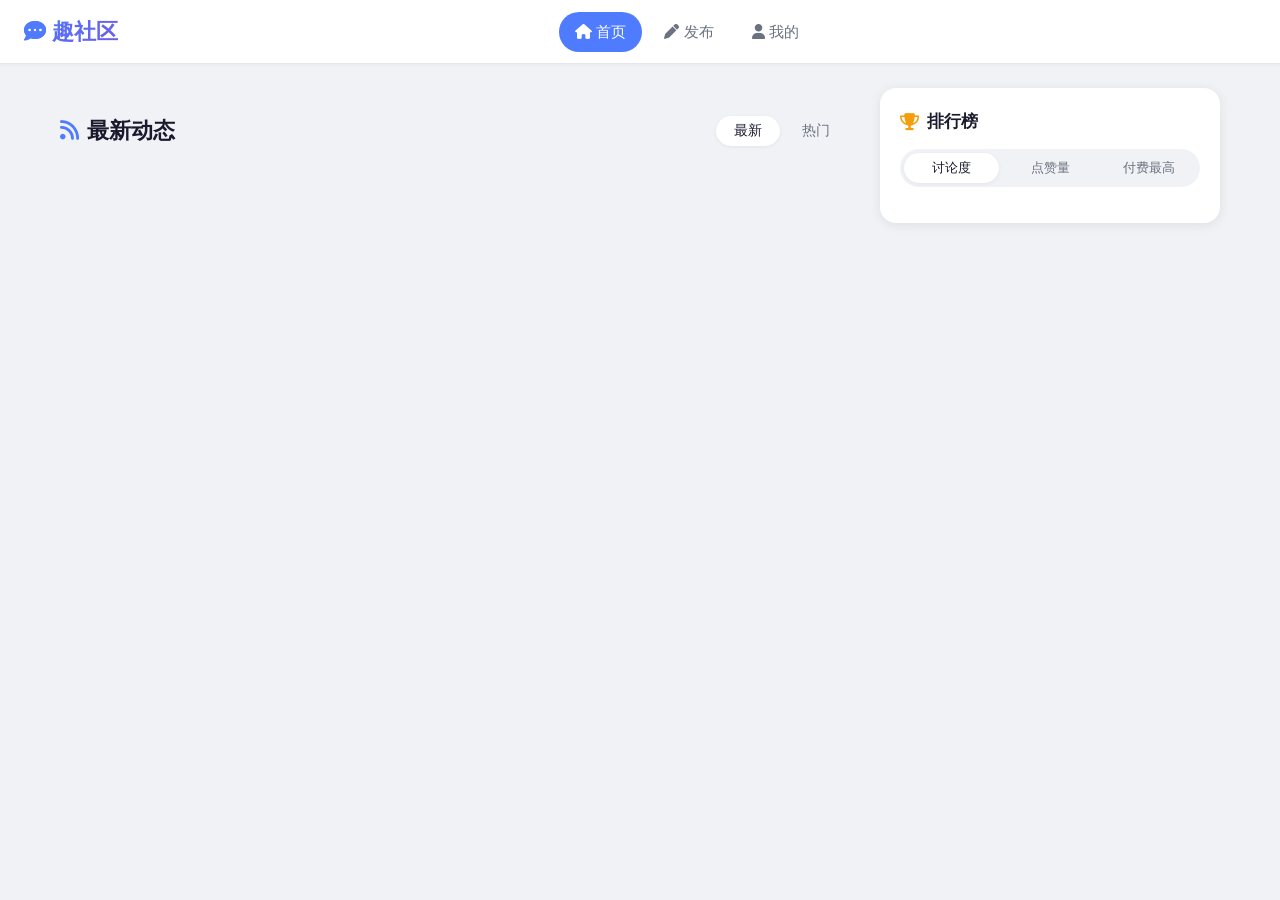
==== index.html @ c2bb3f9d "1" ====
<!DOCTYPE html>
<html lang="zh-CN">
<head>
    <meta charset="UTF-8" />
    <meta name="viewport" content="width=device-width, initial-scale=1.0" />
    <title>趣社区 - 自由分享交流</title>
    <link rel="stylesheet" href="https://cdnjs.cloudflare.com/ajax/libs/font-awesome/6.4.0/css/all.min.css" />
    <style>
        /* ===== CSS 变量 & 重置 ===== */
        :root {
            --primary: #4F7CFF;
            --primary-dark: #3a5fd9;
            --primary-light: #e8eeff;
            --secondary: #6C5CE7;
            --bg: #F0F2F5;
            --card-bg: #ffffff;
            --text: #1a1a2e;
            --text-secondary: #6b7280;
            --border: #e5e7eb;
            --shadow: 0 2px 12px rgba(0, 0, 0, 0.08);
            --radius: 16px;
            --radius-sm: 10px;
            --nav-height: 64px;
            --max-width: 1200px;
            --transition: 0.25s ease;
        }
        * {
            margin: 0;
            padding: 0;
            box-sizing: border-box;
        }
        body {
            font-family: -apple-system, BlinkMacSystemFont, "Segoe UI", Roboto, "Helvetica Neue", Arial, sans-serif;
            background: var(--bg);
            color: var(--text);
            padding-top: var(--nav-height);
            line-height: 1.6;
        }
        a {
            text-decoration: none;
            color: inherit;
        }
        button {
            cursor: pointer;
            border: none;
            outline: none;
            font-family: inherit;
            font-size: inherit;
            background: none;
        }
        input,
        textarea {
            font-family: inherit;
            font-size: inherit;
            outline: none;
            border: none;
        }
        img {
            display: block;
            max-width: 100%;
        }
        .hidden {
            display: none !important;
        }

        /* ===== Toast ===== */
        .toast {
            position: fixed;
            bottom: 30px;
            left: 50%;
            transform: translateX(-50%);
            background: #1f2937;
            color: #fff;
            padding: 12px 28px;
            border-radius: 30px;
            font-size: 14px;
            font-weight: 500;
            box-shadow: 0 8px 32px rgba(0, 0, 0, 0.2);
            z-index: 9999;
            opacity: 0;
            transition: opacity 0.35s ease;
            pointer-events: none;
            max-width: 90vw;
            text-align: center;
        }
        .toast.show {
            opacity: 1;
        }
        .toast.success {
            background: #065f46;
        }
        .toast.error {
            background: #991b1b;
        }
        .toast.info {
            background: #1e40af;
        }

        /* ===== 导航栏 ===== */
        .navbar {
            position: fixed;
            top: 0;
            left: 0;
            right: 0;
            height: var(--nav-height);
            background: var(--card-bg);
            border-bottom: 1px solid var(--border);
            display: flex;
            align-items: center;
            justify-content: space-between;
            padding: 0 24px;
            z-index: 1000;
            box-shadow: 0 1px 4px rgba(0, 0, 0, 0.04);
        }
        .navbar .logo {
            font-size: 22px;
            font-weight: 700;
            background: linear-gradient(135deg, var(--primary), var(--secondary));
            -webkit-background-clip: text;
            -webkit-text-fill-color: transparent;
        }
        .navbar .logo i {
            -webkit-text-fill-color: var(--primary);
        }
        .navbar .nav-links {
            display: flex;
            align-items: center;
            gap: 6px;
        }
        .navbar .nav-links a {
            padding: 8px 16px;
            border-radius: 30px;
            font-size: 15px;
            font-weight: 500;
            color: var(--text-secondary);
            transition: var(--transition);
            text-decoration: none;
            cursor: pointer;
        }
        .navbar .nav-links a:hover {
            background: var(--primary-light);
            color: var(--primary);
        }
        .navbar .nav-links a.active {
            background: var(--primary);
            color: #fff;
        }
        .navbar .user-area {
            display: flex;
            align-items: center;
            gap: 12px;
        }
        .navbar .user-area .avatar-sm {
            width: 34px;
            height: 34px;
            border-radius: 50%;
            background: var(--primary-light);
            color: var(--primary);
            display: flex;
            align-items: center;
            justify-content: center;
            font-weight: 600;
            font-size: 15px;
            flex-shrink: 0;
            overflow: hidden;
        }
        .navbar .user-area .avatar-sm img {
            width: 34px;
            height: 34px;
            border-radius: 50%;
            object-fit: cover;
        }
        .navbar .user-area .username {
            font-weight: 500;
            font-size: 14px;
            color: var(--text);
        }
        .navbar .user-area .btn-login {
            background: var(--primary);
            color: #fff;
            padding: 8px 20px;
            border-radius: 30px;
            font-weight: 500;
            transition: var(--transition);
        }
        .navbar .user-area .btn-login:hover {
            background: var(--primary-dark);
        }
        .navbar .user-area .btn-logout {
            color: var(--text-secondary);
            padding: 6px 12px;
            border-radius: 30px;
            transition: var(--transition);
        }
        .navbar .user-area .btn-logout:hover {
            background: #fee2e2;
            color: #dc2626;
        }
        .nav-toggle {
            display: none;
            font-size: 24px;
            color: var(--text);
            padding: 4px 8px;
        }
        @media (max-width: 820px) {
            .nav-toggle {
                display: block;
            }
            .navbar .nav-links {
                position: absolute;
                top: var(--nav-height);
                left: 0;
                right: 0;
                background: var(--card-bg);
                flex-direction: column;
                padding: 16px 24px;
                gap: 4px;
                border-bottom: 1px solid var(--border);
                box-shadow: var(--shadow);
                display: none;
            }
            .navbar .nav-links.open {
                display: flex;
            }
            .navbar .nav-links a {
                width: 100%;
                padding: 12px 16px;
                justify-content: center;
            }
            .navbar .user-area .username {
                display: none;
            }
        }

        /* ===== 容器 ===== */
        .container {
            max-width: var(--max-width);
            margin: 0 auto;
            padding: 24px 20px;
            display: grid;
            grid-template-columns: 1fr 340px;
            gap: 28px;
        }
        @media (max-width: 960px) {
            .container {
                grid-template-columns: 1fr;
            }
        }

        /* ===== 页面切换 ===== */
        .page {
            display: none;
            animation: fadeUp 0.3s ease;
        }
        .page.active {
            display: block;
        }
        @keyframes fadeUp {
            from {
                opacity: 0;
                transform: translateY(12px);
            }
            to {
                opacity: 1;
                transform: translateY(0);
            }
        }
        .page-title {
            font-size: 24px;
            font-weight: 700;
            margin-bottom: 20px;
        }

        /* ===== 冠军展示 ===== */
        .champions {
            display: grid;
            grid-template-columns: repeat(3, 1fr);
            gap: 16px;
            margin-bottom: 24px;
        }
        @media (max-width: 600px) {
            .champions {
                grid-template-columns: 1fr;
            }
        }
        .champion-item {
            background: var(--card-bg);
            border-radius: var(--radius);
            padding: 16px 20px;
            box-shadow: var(--shadow);
            border-left: 4px solid var(--primary);
            cursor: pointer;
            transition: var(--transition);
        }
        .champion-item:hover {
            transform: translateY(-2px);
            box-shadow: 0 4px 16px rgba(0, 0, 0, 0.1);
        }
        .champion-item .champ-label {
            font-size: 12px;
            font-weight: 600;
            color: var(--text-secondary);
            text-transform: uppercase;
            letter-spacing: 0.5px;
        }
        .champion-item .champ-title {
            font-weight: 600;
            font-size: 15px;
            margin: 4px 0 2px;
            white-space: nowrap;
            overflow: hidden;
            text-overflow: ellipsis;
        }
        .champion-item .champ-meta {
            font-size: 13px;
            color: var(--text-secondary);
        }
        .champion-item .champ-badge {
            display: inline-block;
            background: #fef3c7;
            color: #d97706;
            font-size: 12px;
            font-weight: 700;
            padding: 2px 10px;
            border-radius: 20px;
            margin-top: 4px;
        }

        /* ===== 帖子列表 ===== */
        .feed-header {
            display: flex;
            align-items: center;
            justify-content: space-between;
            margin-bottom: 20px;
            flex-wrap: wrap;
            gap: 12px;
        }
        .feed-header h2 {
            font-size: 22px;
            font-weight: 700;
        }
        .feed-header .tabs {
            display: flex;
            gap: 4px;
            background: var(--bg);
            padding: 4px;
            border-radius: 30px;
        }
        .feed-header .tabs button {
            padding: 6px 18px;
            border-radius: 30px;
            font-size: 14px;
            font-weight: 500;
            color: var(--text-secondary);
            transition: var(--transition);
        }
        .feed-header .tabs button.active {
            background: var(--card-bg);
            color: var(--text);
            box-shadow: 0 1px 4px rgba(0, 0, 0, 0.06);
        }
        .feed-header .tabs button:hover:not(.active) {
            color: var(--text);
        }

        /* ===== 帖子卡片 ===== */
        .post-card {
            background: var(--card-bg);
            border-radius: var(--radius);
            padding: 20px 24px;
            margin-bottom: 16px;
            box-shadow: var(--shadow);
            transition: var(--transition);
            border: 1px solid transparent;
            cursor: pointer;
        }
        .post-card:hover {
            border-color: var(--border);
            box-shadow: 0 4px 20px rgba(0, 0, 0, 0.06);
        }
        .post-card .post-header {
            display: flex;
            align-items: center;
            gap: 12px;
            margin-bottom: 10px;
        }
        .post-card .post-header .avatar {
            width: 40px;
            height: 40px;
            border-radius: 50%;
            background: var(--primary-light);
            color: var(--primary);
            display: flex;
            align-items: center;
            justify-content: center;
            font-weight: 600;
            font-size: 16px;
            flex-shrink: 0;
            overflow: hidden;
        }
        .post-card .post-header .avatar img {
            width: 40px;
            height: 40px;
            border-radius: 50%;
            object-fit: cover;
        }
        .post-card .post-header .info .name {
            font-weight: 600;
            font-size: 15px;
        }
        .post-card .post-header .info .time {
            font-size: 13px;
            color: var(--text-secondary);
        }
        .post-card .post-title {
            font-size: 18px;
            font-weight: 600;
            margin-bottom: 6px;
            line-height: 1.4;
        }
        .post-card .post-content {
            color: var(--text-secondary);
            font-size: 15px;
            display: -webkit-box;
            -webkit-line-clamp: 3;
            -webkit-box-orient: vertical;
            overflow: hidden;
            line-height: 1.7;
        }
        .post-card .post-media {
            margin-top: 12px;
            display: grid;
            grid-template-columns: repeat(auto-fill, minmax(120px, 1fr));
            gap: 8px;
        }
        .post-card .post-media img {
            border-radius: var(--radius-sm);
            width: 100%;
            height: 120px;
            object-fit: cover;
            background: var(--bg);
        }
        .post-card .post-media video {
            border-radius: var(--radius-sm);
            width: 100%;
            max-height: 300px;
            background: #000;
        }
        .post-card .post-meta {
            display: flex;
            align-items: center;
            gap: 16px;
            margin-top: 14px;
            padding-top: 14px;
            border-top: 1px solid var(--border);
            flex-wrap: wrap;
        }
        .post-card .post-meta .action-btn {
            display: flex;
            align-items: center;
            gap: 6px;
            font-size: 14px;
            color: var(--text-secondary);
            padding: 4px 10px;
            border-radius: 30px;
            transition: var(--transition);
            background: transparent;
        }
        .post-card .post-meta .action-btn:hover {
            background: var(--primary-light);
            color: var(--primary);
        }
        .post-card .post-meta .action-btn.liked {
            color: var(--primary);
        }
        .post-card .post-meta .action-btn.liked i {
            font-weight: 900;
        }
        .post-card .post-meta .action-btn .count {
            font-weight: 500;
        }
        .post-card .post-meta .price-tag {
            margin-left: auto;
            background: #fef3c7;
            color: #d97706;
            padding: 2px 14px;
            border-radius: 30px;
            font-size: 13px;
            font-weight: 600;
        }
        .post-card .post-meta .hot-badge {
            background: #fee2e2;
            color: #dc2626;
            padding: 2px 12px;
            border-radius: 30px;
            font-size: 13px;
            font-weight: 600;
        }
        .post-card .post-meta .rank-badge {
            background: #fef3c7;
            color: #d97706;
            padding: 2px 12px;
            border-radius: 30px;
            font-size: 12px;
            font-weight: 600;
        }

        /* ===== 发布页面 ===== */
        .publish-box {
            background: var(--card-bg);
            border-radius: var(--radius);
            padding: 28px 32px;
            box-shadow: var(--shadow);
            max-width: 720px;
        }
        .publish-box .form-group {
            margin-bottom: 18px;
        }
        .publish-box .form-group label {
            display: block;
            font-weight: 600;
            font-size: 14px;
            margin-bottom: 6px;
        }
        .publish-box .form-group input,
        .publish-box .form-group textarea {
            width: 100%;
            padding: 12px 16px;
            border: 1px solid var(--border);
            border-radius: var(--radius-sm);
            background: var(--bg);
            transition: var(--transition);
            font-size: 15px;
        }
        .publish-box .form-group input:focus,
        .publish-box .form-group textarea:focus {
            border-color: var(--primary);
            background: #fff;
            box-shadow: 0 0 0 3px rgba(79, 124, 255, 0.12);
        }
        .publish-box .form-group textarea {
            min-height: 140px;
            resize: vertical;
        }
        .file-upload-area {
            display: flex;
            align-items: center;
            gap: 12px;
            flex-wrap: wrap;
        }
        .btn-upload {
            padding: 8px 20px;
            background: var(--primary-light);
            color: var(--primary);
            border-radius: 30px;
            font-weight: 500;
            transition: var(--transition);
        }
        .btn-upload:hover {
            background: var(--primary);
            color: #fff;
        }
        .file-count {
            font-size: 14px;
            color: var(--text-secondary);
        }
        .preview-grid {
            display: flex;
            flex-wrap: wrap;
            gap: 8px;
            margin-top: 10px;
        }
        .preview-grid .preview-item {
            position: relative;
            width: 80px;
            height: 80px;
            border-radius: var(--radius-sm);
            overflow: hidden;
            border: 1px solid var(--border);
        }
        .preview-grid .preview-item img,
        .preview-grid .preview-item video {
            width: 100%;
            height: 100%;
            object-fit: cover;
        }
        .preview-grid .preview-item .remove-btn {
            position: absolute;
            top: 2px;
            right: 2px;
            width: 20px;
            height: 20px;
            border-radius: 50%;
            background: rgba(0, 0, 0, 0.6);
            color: #fff;
            font-size: 12px;
            display: flex;
            align-items: center;
            justify-content: center;
            cursor: pointer;
            transition: var(--transition);
        }
        .preview-grid .preview-item .remove-btn:hover {
            background: #dc2626;
        }
        .btn-publish {
            background: linear-gradient(135deg, var(--primary), var(--secondary));
            color: #fff;
            padding: 12px 40px;
            border-radius: 30px;
            font-weight: 600;
            font-size: 16px;
            transition: var(--transition);
            box-shadow: 0 4px 14px rgba(79, 124, 255, 0.35);
        }
        .btn-publish:hover {
            transform: translateY(-2px);
            box-shadow: 0 6px 24px rgba(79, 124, 255, 0.45);
        }

        /* ===== 排行榜 ===== */
        .sidebar {
            position: sticky;
            top: calc(var(--nav-height) + 24px);
            align-self: start;
        }
        .rank-card {
            background: var(--card-bg);
            border-radius: var(--radius);
            padding: 20px;
            box-shadow: var(--shadow);
        }
        .rank-card h3 {
            font-size: 17px;
            font-weight: 700;
            margin-bottom: 14px;
            display: flex;
            align-items: center;
            gap: 8px;
        }
        .rank-tabs {
            display: flex;
            gap: 4px;
            background: var(--bg);
            padding: 4px;
            border-radius: 30px;
            margin-bottom: 16px;
        }
        .rank-tabs button {
            flex: 1;
            padding: 6px 0;
            border-radius: 30px;
            font-size: 13px;
            font-weight: 500;
            color: var(--text-secondary);
            transition: var(--transition);
            text-align: center;
        }
        .rank-tabs button.active {
            background: var(--card-bg);
            color: var(--text);
            box-shadow: 0 1px 4px rgba(0, 0, 0, 0.06);
        }
        .rank-list .rank-item {
            display: flex;
            align-items: center;
            gap: 12px;
            padding: 10px 0;
            border-bottom: 1px solid var(--border);
            cursor: pointer;
            transition: var(--transition);
        }
        .rank-list .rank-item:hover {
            background: var(--primary-light);
            margin: 0 -8px;
            padding-left: 8px;
            padding-right: 8px;
            border-radius: var(--radius-sm);
        }
        .rank-list .rank-item .rank-num {
            width: 26px;
            height: 26px;
            border-radius: 50%;
            background: var(--bg);
            display: flex;
            align-items: center;
            justify-content: center;
            font-size: 13px;
            font-weight: 700;
            color: var(--text-secondary);
            flex-shrink: 0;
        }
        .rank-list .rank-item .rank-num.top1 {
            background: #fef3c7;
            color: #d97706;
        }
        .rank-list .rank-item .rank-num.top2 {
            background: #e5e7eb;
            color: #6b7280;
        }
        .rank-list .rank-item .rank-num.top3 {
            background: #fde68a;
            color: #b45309;
        }
        .rank-list .rank-item .rank-info {
            flex: 1;
            min-width: 0;
        }
        .rank-list .rank-item .rank-info .r-title {
            font-weight: 500;
            font-size: 14px;
            white-space: nowrap;
            overflow: hidden;
            text-overflow: ellipsis;
        }
        .rank-list .rank-item .rank-info .r-meta {
            font-size: 12px;
            color: var(--text-secondary);
        }
        .rank-list .rank-item .rank-value {
            font-weight: 600;
            font-size: 14px;
            color: var(--primary);
            flex-shrink: 0;
        }
        .rank-empty {
            text-align: center;
            color: var(--text-secondary);
            padding: 20px 0;
            font-size: 14px;
        }

        /* ===== 个人中心 ===== */
        .profile-box {
            background: var(--card-bg);
            border-radius: var(--radius);
            padding: 28px 32px;
            box-shadow: var(--shadow);
            max-width: 720px;
        }
        .profile-head {
            display: flex;
            align-items: center;
            gap: 20px;
            margin-bottom: 24px;
            flex-wrap: wrap;
        }
        .profile-head .p-info {
            flex: 1;
        }
        .profile-head .p-info .p-name {
            font-size: 20px;
            font-weight: 700;
        }
        .profile-head .p-info .p-joined {
            font-size: 14px;
            color: var(--text-secondary);
        }
        .avatar-wrapper {
            position: relative;
            cursor: pointer;
            width: 72px;
            height: 72px;
            border-radius: 50%;
            overflow: hidden;
            flex-shrink: 0;
        }
        .avatar-wrapper .big-avatar {
            width: 72px;
            height: 72px;
            border-radius: 50%;
            background: var(--primary-light);
            color: var(--primary);
            display: flex;
            align-items: center;
            justify-content: center;
            font-size: 30px;
            font-weight: 700;
        }
        .avatar-wrapper img {
            width: 72px;
            height: 72px;
            border-radius: 50%;
            object-fit: cover;
            display: block;
        }
        .avatar-overlay {
            position: absolute;
            inset: 0;
            border-radius: 50%;
            background: rgba(0, 0, 0, 0.55);
            display: none;
            align-items: center;
            justify-content: center;
            flex-direction: column;
            color: #fff;
            pointer-events: none;
            transition: opacity 0.25s ease;
        }
        .avatar-overlay i {
            font-size: 24px;
            margin-bottom: 2px;
        }
        .avatar-overlay span {
            font-size: 12px;
            opacity: 0.9;
        }
        .avatar-wrapper:hover .avatar-overlay {
            display: flex !important;
        }
        .btn-change-avatar {
            margin-top: 6px;
            padding: 4px 16px;
            background: var(--primary-light);
            color: var(--primary);
            border-radius: 20px;
            font-size: 13px;
            font-weight: 500;
            border: none;
            cursor: pointer;
            transition: var(--transition);
        }
        .btn-change-avatar:hover {
            background: var(--primary);
            color: #fff;
        }
        .profile-posts .pp-title {
            font-weight: 600;
            font-size: 16px;
            margin-bottom: 12px;
            border-bottom: 1px solid var(--border);
            padding-bottom: 8px;
        }
        .profile-posts .pp-item {
            padding: 10px 0;
            border-bottom: 1px solid var(--border);
            cursor: pointer;
            transition: var(--transition);
        }
        .profile-posts .pp-item:hover {
            background: var(--primary-light);
            margin: 0 -12px;
            padding-left: 12px;
            padding-right: 12px;
            border-radius: var(--radius-sm);
        }
        .profile-posts .pp-item .pp-title-text {
            font-weight: 500;
        }
        .profile-posts .pp-item .pp-meta {
            font-size: 13px;
            color: var(--text-secondary);
        }
        .profile-empty {
            color: var(--text-secondary);
            text-align: center;
            padding: 30px 0;
        }

        /* ===== 模态框 ===== */
        .modal-overlay {
            position: fixed;
            inset: 0;
            background: rgba(0, 0, 0, 0.45);
            backdrop-filter: blur(4px);
            display: none;
            align-items: center;
            justify-content: center;
            z-index: 2000;
            padding: 20px;
        }
        .modal-overlay.open {
            display: flex;
        }
        .modal-content {
            background: var(--card-bg);
            border-radius: var(--radius);
            max-width: 700px;
            width: 100%;
            max-height: 90vh;
            overflow-y: auto;
            padding: 32px 36px;
            position: relative;
            animation: slideUp 0.3s ease;
            box-shadow: 0 20px 60px rgba(0, 0, 0, 0.2);
        }
        .detail-content {
            max-width: 700px;
        }
        @keyframes slideUp {
            from {
                opacity: 0;
                transform: translateY(30px) scale(0.97);
            }
            to {
                opacity: 1;
                transform: translateY(0) scale(1);
            }
        }
        .modal-content .modal-close {
            position: sticky;
            top: 0;
            float: right;
            font-size: 26px;
            color: var(--text-secondary);
            background: var(--bg);
            width: 40px;
            height: 40px;
            border-radius: 50%;
            display: flex;
            align-items: center;
            justify-content: center;
            transition: var(--transition);
            z-index: 10;
            margin-bottom: 8px;
        }
        .modal-content .modal-close:hover {
            background: #fee2e2;
            color: #dc2626;
        }
        .modal-content .detail-header {
            display: flex;
            align-items: center;
            gap: 12px;
            margin-bottom: 12px;
        }
        .modal-content .detail-header .avatar {
            width: 44px;
            height: 44px;
            border-radius: 50%;
            background: var(--primary-light);
            color: var(--primary);
            display: flex;
            align-items: center;
            justify-content: center;
            font-weight: 600;
            font-size: 18px;
            flex-shrink: 0;
            overflow: hidden;
        }
        .modal-content .detail-header .avatar img {
            width: 44px;
            height: 44px;
            border-radius: 50%;
            object-fit: cover;
        }
        .modal-content .detail-header .info .name {
            font-weight: 600;
            font-size: 16px;
        }
        .modal-content .detail-header .info .time {
            font-size: 13px;
            color: var(--text-secondary);
        }
        .modal-content .detail-title {
            font-size: 24px;
            font-weight: 700;
            margin: 8px 0 12px;
            line-height: 1.3;
        }
        .modal-content .detail-body {
            font-size: 16px;
            line-height: 1.8;
            color: var(--text-secondary);
            white-space: pre-wrap;
            word-break: break-word;
        }
        .modal-content .detail-media {
            margin-top: 12px;
            display: grid;
            grid-template-columns: repeat(auto-fill, minmax(150px, 1fr));
            gap: 10px;
        }
        .modal-content .detail-media img {
            border-radius: var(--radius-sm);
            width: 100%;
            height: 150px;
            object-fit: cover;
            background: var(--bg);
        }
        .modal-content .detail-media video {
            border-radius: var(--radius-sm);
            width: 100%;
            max-height: 400px;
            background: #000;
        }
        .modal-content .detail-meta {
            display: flex;
            align-items: center;
            gap: 20px;
            margin: 18px 0 20px;
            padding: 14px 0;
            border-top: 1px solid var(--border);
            border-bottom: 1px solid var(--border);
            flex-wrap: wrap;
        }
        .modal-content .detail-meta .action-btn {
            display: flex;
            align-items: center;
            gap: 6px;
            font-size: 15px;
            color: var(--text-secondary);
            padding: 4px 12px;
            border-radius: 30px;
            transition: var(--transition);
            background: transparent;
        }
        .modal-content .detail-meta .action-btn:hover {
            background: var(--primary-light);
            color: var(--primary);
        }
        .modal-content .detail-meta .action-btn.liked {
            color: var(--primary);
        }
        .modal-content .detail-meta .action-btn.liked i {
            font-weight: 900;
        }
        .modal-content .detail-meta .price-tag {
            background: #fef3c7;
            color: #d97706;
            padding: 2px 16px;
            border-radius: 30px;
            font-size: 14px;
            font-weight: 600;
        }
        .comments-section {
            margin-top: 20px;
        }
        .comments-section .comment-title {
            font-weight: 600;
            font-size: 16px;
            margin-bottom: 12px;
        }
        .comments-section .comment-input {
            display: flex;
            gap: 10px;
            margin-bottom: 16px;
            position: relative;
        }
        .comments-section .comment-input input {
            flex: 1;
            padding: 10px 16px;
            border: 1px solid var(--border);
            border-radius: 30px;
            background: var(--bg);
            transition: var(--transition);
            font-size: 14px;
        }
        .comments-section .comment-input input:focus {
            border-color: var(--primary);
            background: #fff;
        }
        .comments-section .comment-input button#commentSubmit {
            padding: 10px 24px;
            background: var(--primary);
            color: #fff;
            border-radius: 30px;
            font-weight: 500;
            transition: var(--transition);
            flex-shrink: 0;
        }
        .comments-section .comment-input button#commentSubmit:hover {
            background: var(--primary-dark);
        }
        .comments-section .comment-item {
            display: flex;
            gap: 12px;
            padding: 12px 0;
            border-bottom: 1px solid var(--border);
        }
        .comments-section .comment-item:last-child {
            border-bottom: none;
        }
        .comments-section .comment-item .c-avatar {
            width: 32px;
            height: 32px;
            border-radius: 50%;
            background: var(--primary-light);
            color: var(--primary);
            display: flex;
            align-items: center;
            justify-content: center;
            font-weight: 600;
            font-size: 13px;
            flex-shrink: 0;
            overflow: hidden;
        }
        .comments-section .comment-item .c-avatar img {
            width: 32px;
            height: 32px;
            border-radius: 50%;
            object-fit: cover;
        }
        .comments-section .comment-item .c-body .c-name {
            font-weight: 600;
            font-size: 14px;
        }
        .comments-section .comment-item .c-body .c-time {
            font-size: 12px;
            color: var(--text-secondary);
            margin-left: 8px;
        }
        .comments-section .comment-item .c-body .c-text {
            font-size: 14px;
            color: var(--text-secondary);
            margin-top: 2px;
        }
        .comments-section .comment-empty {
            color: var(--text-secondary);
            font-size: 14px;
            text-align: center;
            padding: 16px 0;
        }

        /* ===== 分享模态框 ===== */
        .share-modal .modal-content {
            max-width: 420px;
            text-align: center;
            padding: 32px 28px;
        }
        .share-modal .share-icon {
            font-size: 48px;
            color: var(--primary);
            margin-bottom: 10px;
        }
        .share-modal .share-title {
            font-size: 20px;
            font-weight: 700;
            margin-bottom: 4px;
        }
        .share-modal .share-desc {
            color: var(--text-secondary);
            font-size: 14px;
            margin-bottom: 18px;
        }
        .share-modal .share-link-box {
            display: flex;
            gap: 8px;
            background: var(--bg);
            border-radius: var(--radius-sm);
            padding: 4px;
        }
        .share-modal .share-link-box input {
            flex: 1;
            padding: 10px 14px;
            background: transparent;
            border: none;
            font-size: 14px;
            color: var(--text);
        }
        .share-modal .share-link-box button {
            padding: 10px 20px;
            background: var(--primary);
            color: #fff;
            border-radius: var(--radius-sm);
            font-weight: 500;
            transition: var(--transition);
            flex-shrink: 0;
        }
        .share-modal .share-link-box button:hover {
            background: var(--primary-dark);
        }

        /* ===== 登录模态框 ===== */
        .auth-modal .modal-content {
            max-width: 420px;
            padding: 32px 28px;
        }
        .auth-modal .auth-title {
            font-size: 24px;
            font-weight: 700;
            text-align: center;
            margin-bottom: 6px;
        }
        .auth-modal .auth-sub {
            text-align: center;
            color: var(--text-secondary);
            font-size: 14px;
            margin-bottom: 20px;
        }
        .auth-modal .auth-switch {
            text-align: center;
            font-size: 14px;
            color: var(--text-secondary);
            margin-top: 16px;
        }
        .auth-modal .auth-switch a {
            color: var(--primary);
            font-weight: 600;
            cursor: pointer;
        }
        .auth-modal .auth-switch a:hover {
            text-decoration: underline;
        }
        .auth-modal .form-group {
            margin-bottom: 14px;
        }
        .auth-modal .form-group label {
            display: block;
            font-weight: 500;
            font-size: 14px;
            margin-bottom: 4px;
        }
        .auth-modal .form-group input {
            width: 100%;
            padding: 10px 14px;
            border: 1px solid var(--border);
            border-radius: var(--radius-sm);
            background: var(--bg);
            transition: var(--transition);
            font-size: 15px;
        }
        .auth-modal .form-group input:focus {
            border-color: var(--primary);
            background: #fff;
            box-shadow: 0 0 0 3px rgba(79, 124, 255, 0.12);
        }
        .auth-modal .btn-auth {
            width: 100%;
            padding: 12px;
            background: linear-gradient(135deg, var(--primary), var(--secondary));
            color: #fff;
            border-radius: 30px;
            font-weight: 600;
            font-size: 16px;
            transition: var(--transition);
            margin-top: 6px;
            box-shadow: 0 4px 14px rgba(79, 124, 255, 0.3);
        }
        .auth-modal .btn-auth:hover {
            transform: translateY(-2px);
            box-shadow: 0 6px 24px rgba(79, 124, 255, 0.4);
        }

        /* ===== 滚动条 ===== */
        ::-webkit-scrollbar {
            width: 6px;
        }
        ::-webkit-scrollbar-track {
            background: var(--bg);
        }
        ::-webkit-scrollbar-thumb {
            background: #c4c8d0;
            border-radius: 10px;
        }
        ::-webkit-scrollbar-thumb:hover {
            background: #a0a6b0;
        }

        /* ===== Emoji 面板 ===== */
.comment-input {
    display: flex;
    gap: 10px;
    margin-bottom: 16px;
    position: relative;
    align-items: center;
}
.comment-input input {
    flex: 1;
    padding: 10px 16px;
    border: 1px solid #e5e7eb;
    border-radius: 30px;
    background: #F0F2F5;
    font-size: 14px;
    outline: none;
    transition: all 0.2s;
}
.comment-input input:focus {
    border-color: #4F7CFF;
    background: #ffffff;
    box-shadow: 0 0 0 3px rgba(79, 124, 255, 0.12);
}
.comment-input .emoji-btn {
    padding: 10px 14px;
    background: #F0F2F5;
    border: 1px solid #e5e7eb;
    border-radius: 30px;
    color: #6b7280;
    font-size: 18px;
    display: flex;
    align-items: center;
    justify-content: center;
    cursor: pointer;
    transition: all 0.2s;
}
.comment-input .emoji-btn:hover {
    background: #e8eeff;
    color: #4F7CFF;
    border-color: #4F7CFF;
}
.comment-input button#commentSubmit {
    padding: 10px 24px;
    background: #4F7CFF;
    color: #fff;
    border-radius: 30px;
    font-weight: 500;
    border: none;
    cursor: pointer;
    flex-shrink: 0;
    transition: all 0.2s;
}
.comment-input button#commentSubmit:hover {
    background: #3a5fd9;
}

.emoji-picker {
    display: none;
    position: absolute;
    bottom: 70px;
    left: 0;
    background: #ffffff;
    border: 1px solid #e5e7eb;
    border-radius: 12px;
    padding: 12px;
    box-shadow: 0 8px 30px rgba(0, 0, 0, 0.15);
    z-index: 100;
    grid-template-columns: repeat(6, 1fr);
    gap: 6px;
    max-width: 280px;
}
.emoji-picker.open {
    display: grid !important;
}
.emoji-picker .emoji-option {
    padding: 6px 8px;
    border-radius: 8px;
    font-size: 22px;
    background: transparent;
    transition: all 0.2s;
    cursor: pointer;
    border: none;
    text-align: center;
}
.emoji-picker .emoji-option:hover {
    background: #e8eeff;
    transform: scale(1.2);
}
    </style>
</head>
<body>

    <div id="toast" class="toast"></div>

    <!-- ===== 导航栏 ===== -->
    <nav class="navbar" id="navbar">
        <div class="logo"><i class="fas fa-comment-dots"></i> 趣社区</div>
        <button class="nav-toggle" id="navToggle"><i class="fas fa-bars"></i></button>
        <div class="nav-links" id="navLinks">
            <a href="#" class="active" data-page="home"><i class="fas fa-home"></i> 首页</a>
            <a href="#" data-page="publish"><i class="fas fa-pen"></i> 发布</a>
            <a href="#" data-page="profile"><i class="fas fa-user"></i> 我的</a>
        </div>
        <div class="user-area" id="userArea"></div>
    </nav>

    <!-- ===== 主容器 ===== -->
    <div class="container">
        <div>
            <div class="page active" id="page-home">
                <div class="champions" id="champions"></div>
                <div class="feed-header">
                    <h2><i class="fas fa-rss" style="color:#4F7CFF;margin-right:8px;"></i>最新动态</h2>
                    <div class="tabs" id="feedTabs">
                        <button class="active" data-sort="new">最新</button>
                        <button data-sort="hot">热门</button>
                    </div>
                </div>
                <div id="postList"></div>
            </div>

            <div class="page" id="page-publish">
                <div class="page-title"><i class="fas fa-feather-alt" style="color:#4F7CFF;margin-right:10px;"></i>发布帖子</div>
                <div class="publish-box">
                    <div class="form-group">
                        <label>标题 <span style="color:#ef4444;">*</span></label>
                        <input type="text" id="pubTitle" placeholder="输入标题..." maxlength="80" />
                    </div>
                    <div class="form-group">
                        <label>内容 <span style="color:#ef4444;">*</span></label>
                        <textarea id="pubContent" placeholder="分享你的想法..." maxlength="5000"></textarea>
                    </div>
                    <div class="form-group">
                        <label>图片（最多 8 张）</label>
                        <div class="file-upload-area">
                            <input type="file" id="pubImages" accept="image/*" multiple style="display:none;" />
                            <button type="button" class="btn-upload" id="btnUploadImages"><i class="fas fa-image"></i> 选择图片</button>
                            <span class="file-count" id="imageCount">已选 0 张</span>
                        </div>
                        <div class="preview-grid" id="imagePreview"></div>
                    </div>
                    <div class="form-group">
                        <label>视频（最多 1 个）</label>
                        <div class="file-upload-area">
                            <input type="file" id="pubVideo" accept="video/*" style="display:none;" />
                            <button type="button" class="btn-upload" id="btnUploadVideo"><i class="fas fa-video"></i> 选择视频</button>
                            <span class="file-count" id="videoCount">未选择</span>
                        </div>
                        <div class="preview-grid" id="videoPreview"></div>
                    </div>
                    <div class="form-group">
                        <label>付费金额 (元) <span style="color:#6b7280;font-weight:400;font-size:13px;">— 设为0则免费</span></label>
                        <input type="number" id="pubPrice" placeholder="0" min="0" step="0.01" value="0" />
                    </div>
                    <button class="btn-publish" id="btnPublish"><i class="fas fa-paper-plane" style="margin-right:8px;"></i>发布</button>
                </div>
            </div>

            <div class="page" id="page-profile">
                <div class="page-title"><i class="fas fa-user-circle" style="color:#4F7CFF;margin-right:10px;"></i>个人中心</div>
                <div class="profile-box" id="profileBox"></div>
            </div>
        </div>

        <aside class="sidebar" id="sidebar">
            <div class="rank-card">
                <h3><i class="fas fa-trophy" style="color:#f59e0b;"></i> 排行榜</h3>
                <div class="rank-tabs" id="rankTabs">
                    <button class="active" data-rank="discuss">讨论度</button>
                    <button data-rank="likes">点赞量</button>
                    <button data-rank="price">付费最高</button>
                </div>
                <div class="rank-list" id="rankList"></div>
            </div>
        </aside>
    </div>

    <!-- ===== 模态框 ===== -->
    <div class="modal-overlay" id="authModal">
        <div class="modal-content">
            <button class="modal-close" id="authClose"><i class="fas fa-times"></i></button>
            <div id="authContent"></div>
        </div>
    </div>

    <div class="modal-overlay" id="detailModal">
        <div class="modal-content detail-content">
            <button class="modal-close" id="detailClose"><i class="fas fa-times"></i></button>
            <div id="detailContent"></div>
        </div>
    </div>

    <div class="modal-overlay share-modal" id="shareModal">
        <div class="modal-content">
            <button class="modal-close" id="shareClose"><i class="fas fa-times"></i></button>
            <div class="share-icon"><i class="fas fa-share-alt"></i></div>
            <div class="share-title">分享这篇帖子</div>
            <div class="share-desc">复制链接分享给朋友</div>
            <div class="share-link-box">
                <input type="text" id="shareLinkInput" readonly />
                <button id="shareCopyBtn"><i class="fas fa-copy"></i> 复制</button>
            </div>
        </div>
    </div>

    <script>
        // ================================================================
        // DATA LAYER
        // ================================================================
        const STORAGE_KEY = 'quCommunityData';
        let data = loadData();

        function getDefaultData() {
            return { users: [], posts: [], nextUserId: 1, nextPostId: 1 };
        }

        function loadData() {
            try {
                const raw = localStorage.getItem(STORAGE_KEY);
                if (raw) {
                    const parsed = JSON.parse(raw);
                    const def = getDefaultData();
                    for (const k in def) {
                        if (!(k in parsed)) parsed[k] = def[k];
                    }
                    return parsed;
                }
            } catch (_) {}
            return getDefaultData();
        }

        function saveData() {
            localStorage.setItem(STORAGE_KEY, JSON.stringify(data));
        }

        // ================================================================
        // SAMPLE DATA
        // ================================================================
        function initSampleData() {
            if (data.users.length > 0) return;
            const now = Date.now();
            data.users = [
                { id: 1, username: '星辰', password: '123456', avatar: '', joined: now - 86400000 * 30 },
                { id: 2, username: '月光', password: '123456', avatar: '', joined: now - 86400000 * 20 },
                { id: 3, username: '晚风', password: '123456', avatar: '', joined: now - 86400000 * 10 },
                { id: 4, username: '晨曦', password: '123456', avatar: '', joined: now - 86400000 * 5 },
            ];
            data.nextUserId = 5;
            data.posts = [
                { id: 1, title: '分享我最近的摄影作品', content: '周末去了郊外，拍到了绝美的日落。金色的阳光洒在田野上，一切都那么宁静美好。', authorId: 1,
                    authorName: '星辰', authorAvatar: '', time: now - 3600000 * 2, likes: [2, 3], comments: [], views: 45,
                    shares: 3, price: 0, images: [], video: '' },
                { id: 2, title: 'AI 时代下我们该如何自处', content: '最近 ChatGPT 大火，很多人担心被取代。我的观点是：AI 是工具，不是对手。', authorId: 2,
                    authorName: '月光', authorAvatar: '', time: now - 3600000 * 5, likes: [1, 3, 4], comments: [],
                    views: 128, shares: 12, price: 0, images: [], video: '' },
                { id: 3, title: '独立开发者的日常 —— 从零到上线', content: '花了一个月时间，独立开发了一款笔记应用。从构思、设计、编码到测试上线，每一步都充满挑战。', authorId: 3,
                    authorName: '晚风', authorAvatar: '', time: now - 3600000 * 10, likes: [1, 4], comments: [],
                    views: 89, shares: 7, price: 9.99, images: [], video: '' },
                { id: 4, title: '2026 年值得关注的 5 个科技趋势', content: '1. 边缘计算 2. 生成式 AI 3. 量子计算 4. 脑机接口 5. 可持续能源。', authorId: 4,
                    authorName: '晨曦', authorAvatar: '', time: now - 3600000 * 18, likes: [2, 3], comments: [],
                    views: 210, shares: 25, price: 0, images: [], video: '' },
                { id: 5, title: '我的读书笔记：<人类群星闪耀时>', content: '茨威格的这本书让我深受触动。历史的关键时刻，往往由少数人的勇气和决断所决定。', authorId: 1,
                    authorName: '星辰', authorAvatar: '', time: now - 3600000 * 24, likes: [4], comments: [],
                    views: 56, shares: 4, price: 0, images: [], video: '' },
            ];
            data.nextPostId = 6;
            saveData();
        }
        initSampleData();

        // ================================================================
        // STATE
        // ================================================================
        let currentUser = null;
        let currentSort = 'new';
        let currentRank = 'discuss';
        let viewingPostId = null;
        let uploadImages = [];
        let uploadVideo = null;

        // ================================================================
        // DOM REFS
        // ================================================================
        const $ = (s, ctx = document) => ctx.querySelector(s);
        const $$ = (s, ctx = document) => [...ctx.querySelectorAll(s)];

        const toastEl = $('#toast');
        const userArea = $('#userArea');
        const navLinks = $('#navLinks');
        const navToggle = $('#navToggle');
        const postList = $('#postList');
        const feedTabs = $('#feedTabs');
        const rankTabs = $('#rankTabs');
        const rankList = $('#rankList');
        const authModal = $('#authModal');
        const authContent = $('#authContent');
        const authClose = $('#authClose');
        const profileBox = $('#profileBox');
        const btnPublish = $('#btnPublish');
        const pubTitle = $('#pubTitle');
        const pubContent = $('#pubContent');
        const pubPrice = $('#pubPrice');
        const pubImages = $('#pubImages');
        const pubVideo = $('#pubVideo');
        const btnUploadImages = $('#btnUploadImages');
        const btnUploadVideo = $('#btnUploadVideo');
        const imageCount = $('#imageCount');
        const videoCount = $('#videoCount');
        const imagePreview = $('#imagePreview');
        const videoPreview = $('#videoPreview');
        const detailModal = $('#detailModal');
        const detailContent = $('#detailContent');
        const detailClose = $('#detailClose');
        const shareModal = $('#shareModal');
        const shareLinkInput = $('#shareLinkInput');
        const shareCopyBtn = $('#shareCopyBtn');
        const shareClose = $('#shareClose');
        const champions = $('#champions');

        // ================================================================
        // TOAST
        // ================================================================
        let toastTimer = null;

        function showToast(msg, type = 'info') {
            if (toastTimer) { clearTimeout(toastTimer);
                toastEl.classList.remove('show'); }
            toastEl.textContent = msg;
            toastEl.className = 'toast ' + type;
            void toastEl.offsetWidth;
            toastEl.classList.add('show');
            toastTimer = setTimeout(() => {
                toastEl.classList.remove('show');
                toastTimer = null;
            }, 2800);
        }

        // ================================================================
        // AUTH
        // ================================================================
        function getCurrentUser() {
            if (currentUser) return currentUser;
            const saved = sessionStorage.getItem('quUser');
            if (saved) {
                try {
                    const uid = parseInt(saved, 10);
                    const user = data.users.find(u => u.id === uid);
                    if (user) { currentUser = user; return user; }
                } catch (_) {}
            }
            return null;
        }

        function setCurrentUser(user) {
            currentUser = user;
            if (user) {
                sessionStorage.setItem('quUser', String(user.id));
            } else {
                sessionStorage.removeItem('quUser');
            }
            renderNav();
            renderFeed();
            renderRank();
            renderProfile();
            renderChampions();
        }

        function requireAuth() {
            const user = getCurrentUser();
            if (!user) {
                showToast('请先登录', 'error');
                openAuthModal();
                return null;
            }
            return user;
        }

        // ================================================================
        // NAV
        // ================================================================
        function renderNav() {
            const user = getCurrentUser();
            if (user) {
                const avatarHtml = user.avatar ?
                    `<img src="${user.avatar}" alt="头像" />` :
                    `<span>${user.username.charAt(0).toUpperCase()}</span>`;
                userArea.innerHTML = `
                    <div class="avatar-sm">${avatarHtml}</div>
                    <span class="username">${user.username}</span>
                    <button class="btn-logout" id="btnLogout"><i class="fas fa-sign-out-alt"></i> 退出</button>
                `;
                const btnLogout = $('#btnLogout');
                if (btnLogout) {
                    btnLogout.addEventListener('click', () => {
                        setCurrentUser(null);
                        showToast('已退出', 'info');
                        closeAllModals();
                    });
                }
            } else {
                userArea.innerHTML = `
                    <button class="btn-login" id="btnLogin"><i class="fas fa-user-plus"></i> 登录 / 注册</button>
                `;
                const btnLogin = $('#btnLogin');
                if (btnLogin) {
                    btnLogin.addEventListener('click', openAuthModal);
                }
            }
        }

        // ================================================================
        // NAVIGATION
        // ================================================================
        function navigateTo(page) {
            $$('.page').forEach(el => el.classList.remove('active'));
            const target = $('#page-' + page);
            if (target) target.classList.add('active');

            $$('.nav-links a').forEach(a => {
                a.classList.toggle('active', a.dataset.page === page);
            });

            if (page === 'publish' || page === 'profile') {
                $('#sidebar').style.display = 'none';
            } else {
                $('#sidebar').style.display = '';
            }

            if (page === 'home') {
                renderFeed();
                renderRank();
                renderChampions();
            }
            if (page === 'profile') {
                renderProfile();
            }
        }

        $$('.nav-links a').forEach(a => {
            a.addEventListener('click', (e) => {
                e.preventDefault();
                navigateTo(a.dataset.page);
            });
        });

        navToggle.addEventListener('click', () => {
            navLinks.classList.toggle('open');
        });

        // ================================================================
        // AUTH MODAL
        // ================================================================
        let authMode = 'login';

        function openAuthModal() {
            authModal.classList.add('open');
            renderAuthForm();
        }

        function closeAuthModal() {
            authModal.classList.remove('open');
        }

        function renderAuthForm() {
    const isLogin = authMode === 'login';
    authContent.innerHTML = `
        <div class="auth-title" style="text-align:center;font-size:24px;font-weight:700;margin-bottom:6px;">${isLogin ? '登录' : '注册'}账号</div>
        <div class="auth-sub" style="text-align:center;color:#6b7280;font-size:14px;margin-bottom:20px;">${isLogin ? '欢迎回来！' : '加入趣社区，分享你的精彩'}</div>
        <form id="authForm" style="width:100%;">
            <div class="form-group" style="margin-bottom:14px;">
                <label style="display:block;font-weight:500;font-size:14px;margin-bottom:4px;">用户名</label>
                <input type="text" id="authUsername" placeholder="请输入用户名" required style="width:100%;padding:10px 14px;border:1px solid #e5e7eb;border-radius:10px;background:#F0F2F5;font-size:15px;box-sizing:border-box;" />
            </div>
            <div class="form-group" style="margin-bottom:14px;">
                <label style="display:block;font-weight:500;font-size:14px;margin-bottom:4px;">密码</label>
                <input type="password" id="authPassword" placeholder="请输入密码" required style="width:100%;padding:10px 14px;border:1px solid #e5e7eb;border-radius:10px;background:#F0F2F5;font-size:15px;box-sizing:border-box;" />
            </div>
            ${!isLogin ? `
            <div class="form-group" style="margin-bottom:14px;">
                <label style="display:block;font-weight:500;font-size:14px;margin-bottom:4px;">确认密码</label>
                <input type="password" id="authPassword2" placeholder="请再次输入密码" required style="width:100%;padding:10px 14px;border:1px solid #e5e7eb;border-radius:10px;background:#F0F2F5;font-size:15px;box-sizing:border-box;" />
            </div>
            ` : ''}
            <button type="submit" class="btn-auth" style="width:100%;padding:12px;background:linear-gradient(135deg,#4F7CFF,#6C5CE7);color:#fff;border-radius:30px;font-weight:600;font-size:16px;border:none;cursor:pointer;margin-top:6px;">${isLogin ? '登 录' : '注 册'}</button>
        </form>
        <div class="auth-switch" style="text-align:center;font-size:14px;color:#6b7280;margin-top:16px;">
            ${isLogin ? '还没有账号？' : '已有账号？'}
            <a id="authSwitch" style="color:#4F7CFF;font-weight:600;cursor:pointer;">${isLogin ? '去注册' : '去登录'}</a>
        </div>
    `;

    const form = $('#authForm');
    if (form) {
        form.addEventListener('submit', handleAuthSubmit);
    }
    const switchLink = $('#authSwitch');
    if (switchLink) {
        switchLink.addEventListener('click', () => {
            authMode = authMode === 'login' ? 'register' : 'login';
            renderAuthForm();
        });
    }
}
        function handleAuthSubmit(e) {
            e.preventDefault();
            const username = $('#authUsername').value.trim();
            const password = $('#authPassword').value.trim();
            if (!username || !password) {
                showToast('请填写完整信息', 'error');
                return;
            }

            if (authMode === 'login') {
                const user = data.users.find(u => u.username === username && u.password === password);
                if (!user) {
                    showToast('用户名或密码错误', 'error');
                    return;
                }
                setCurrentUser(user);
                showToast('登录成功！', 'success');
                closeAuthModal();
                renderFeed();
                renderRank();
                renderProfile();
                renderChampions();
            } else {
                const password2 = $('#authPassword2').value.trim();
                if (password !== password2) {
                    showToast('两次密码输入不一致', 'error');
                    return;
                }
                if (data.users.find(u => u.username === username)) {
                    showToast('用户名已存在', 'error');
                    return;
                }
                const newUser = {
                    id: data.nextUserId++,
                    username,
                    password,
                    avatar: '',
                    joined: Date.now(),
                };
                data.users.push(newUser);
                saveData();
                setCurrentUser(newUser);
                showToast('注册成功！欢迎加入 🎉', 'success');
                closeAuthModal();
                renderFeed();
                renderRank();
                renderProfile();
                renderChampions();
            }
        }

        authClose.addEventListener('click', closeAuthModal);
        authModal.addEventListener('click', (e) => {
            if (e.target === authModal) closeAuthModal();
        });

        // ================================================================
        // CHAMPIONS
        // ================================================================
        function renderChampions() {
            const posts = data.posts;
            if (posts.length === 0) {
                champions.innerHTML = '';
                return;
            }

            const discussSorted = [...posts].sort((a, b) =>
                (b.likes.length + b.comments.length) - (a.likes.length + a.comments.length)
            );
            const discussChamp = discussSorted[0];

            const likesSorted = [...posts].sort((a, b) => b.likes.length - a.likes.length);
            const likesChamp = likesSorted[0];

            const priceSorted = [...posts].sort((a, b) => (b.price || 0) - (a.price || 0));
            const priceChamp = priceSorted[0];

            const champs = [
                { label: '🔥 讨论度 No.1', post: discussChamp, key: 'discuss' },
                { label: '❤️ 点赞量 No.1', post: likesChamp, key: 'likes' },
                { label: '💰 付费最高 No.1', post: priceChamp, key: 'price' },
            ];

            let html = '';
            champs.forEach(({ label, post, key }) => {
                if (!post) return;
                const rankText = key === 'discuss' ? `互动 ${post.likes.length + post.comments.length}` :
                    key === 'likes' ? `点赞 ${post.likes.length}` :
                    `¥${(post.price || 0).toFixed(2)}`;
                html += `
                    <div class="champion-item" onclick="openDetail(${post.id})">
                        <div class="champ-label">${label}</div>
                        <div class="champ-title">${escapeHtml(post.title)}</div>
                        <div class="champ-meta">${post.authorName} · ${formatTime(post.time)}</div>
                        <div class="champ-badge">${rankText}</div>
                    </div>
                `;
            });

            champions.innerHTML = html;
        }

        // ================================================================
        // FEED
        // ================================================================
        function renderFeed() {
            let posts = [...data.posts];
            if (currentSort === 'new') {
                posts.sort((a, b) => b.time - a.time);
            } else {
                posts.sort((a, b) => (b.likes.length + b.comments.length) - (a.likes.length + a.comments.length));
            }

            const user = getCurrentUser();
            if (posts.length === 0) {
                postList.innerHTML = `
                    <div style="text-align:center;padding:60px 0;color:var(--text-secondary);">
                        <i class="fas fa-inbox" style="font-size:40px;display:block;margin-bottom:12px;"></i>
                        暂无帖子，快来发布第一条吧！
                    </div>
                `;
                return;
            }

            const rankInfo = getRankInfo();

            let html = '';
            posts.forEach(p => {
                const liked = user ? p.likes.includes(user.id) : false;
                const commentCount = p.comments ? p.comments.length : 0;
                const price = p.price || 0;

                let hotBadge = '';
                if (p.likes.length + commentCount > 20) {
                    hotBadge = `<span class="hot-badge">🔥 热门</span>`;
                }

                let rankBadge = '';
                if (rankInfo[p.id]) {
                    rankBadge = `<span class="rank-badge">🏆 ${rankInfo[p.id]}</span>`;
                }

                const authorUser = data.users.find(u => u.id === p.authorId);
                const authorAvatar = authorUser && authorUser.avatar ? authorUser.avatar : '';

                let mediaHtml = '';
                if (p.images && p.images.length > 0) {
                    mediaHtml += `<div class="post-media">`;
                    p.images.forEach(img => {
                        mediaHtml += `<img src="${img}" alt="图片" />`;
                    });
                    mediaHtml += `</div>`;
                }
                if (p.video) {
                    mediaHtml += `<div class="post-media"><video src="${p.video}" controls></video></div>`;
                }

                html += `
                    <div class="post-card" data-id="${p.id}">
                        <div class="post-header">
                            <div class="avatar">${authorAvatar ? `<img src="${authorAvatar}" />` : p.authorName.charAt(0).toUpperCase()}</div>
                            <div class="info">
                                <div class="name">${p.authorName}</div>
                                <div class="time">${formatTime(p.time)}</div>
                            </div>
                        </div>
                        <div class="post-title">${escapeHtml(p.title)}</div>
                        <div class="post-content">${escapeHtml(p.content)}</div>
                        ${mediaHtml}
                        <div class="post-meta">
                            <button class="action-btn like-btn ${liked ? 'liked' : ''}" data-id="${p.id}">
                                <i class="${liked ? 'fas' : 'far'} fa-heart"></i>
                                <span class="count">${p.likes.length}</span>
                            </button>
                            <button class="action-btn comment-btn" data-id="${p.id}">
                                <i class="far fa-comment"></i>
                                <span class="count">${commentCount}</span>
                            </button>
                            <button class="action-btn share-btn" data-id="${p.id}">
                                <i class="fas fa-share-alt"></i>
                                <span class="count">${p.shares || 0}</span>
                            </button>
                            ${price > 0 ? `<span class="price-tag"><i class="fas fa-coins"></i> ¥${price.toFixed(2)}</span>` : ''}
                            ${hotBadge}
                            ${rankBadge}
                        </div>
                    </div>
                `;
            });
            postList.innerHTML = html;

            $$('.like-btn').forEach(btn => {
                btn.addEventListener('click', (e) => {
                    e.stopPropagation();
                    const id = parseInt(btn.dataset.id, 10);
                    if (id) toggleLike(id);
                });
            });

            $$('.comment-btn').forEach(btn => {
                btn.addEventListener('click', (e) => {
                    e.stopPropagation();
                    const id = parseInt(btn.dataset.id, 10);
                    if (id) openDetail(id);
                });
            });

            $$('.share-btn').forEach(btn => {
                btn.addEventListener('click', (e) => {
                    e.stopPropagation();
                    const id = parseInt(btn.dataset.id, 10);
                    if (id) openShare(id);
                });
            });

            $$('.post-card').forEach(card => {
                card.addEventListener('click', () => {
                    const id = parseInt(card.dataset.id, 10);
                    if (id) openDetail(id);
                });
            });
        }

        feedTabs.addEventListener('click', (e) => {
            const btn = e.target.closest('button');
            if (!btn) return;
            $$('.feed-header .tabs button').forEach(b => b.classList.remove('active'));
            btn.classList.add('active');
            currentSort = btn.dataset.sort;
            renderFeed();
        });

        // ================================================================
        // RANK INFO
        // ================================================================
        function getRankInfo() {
            const posts = data.posts;
            const result = {};

            const discussSorted = [...posts].sort((a, b) =>
                (b.likes.length + b.comments.length) - (a.likes.length + a.comments.length)
            );
            discussSorted.forEach((p, idx) => {
                if (idx < 10) {
                    if (!result[p.id]) result[p.id] = [];
                    result[p.id].push(`讨论度 No.${idx + 1}`);
                }
            });

            const likesSorted = [...posts].sort((a, b) => b.likes.length - a.likes.length);
            likesSorted.forEach((p, idx) => {
                if (idx < 10) {
                    if (!result[p.id]) result[p.id] = [];
                    result[p.id].push(`点赞 No.${idx + 1}`);
                }
            });

            const priceSorted = [...posts].sort((a, b) => (b.price || 0) - (a.price || 0));
            priceSorted.forEach((p, idx) => {
                if (idx < 10 && (p.price || 0) > 0) {
                    if (!result[p.id]) result[p.id] = [];
                    result[p.id].push(`付费 No.${idx + 1}`);
                }
            });

            for (const key in result) {
                result[key] = result[key].join(' · ');
            }

            return result;
        }

        // ================================================================
        // RANK
        // ================================================================
        function renderRank() {
            let list = [...data.posts];
            if (currentRank === 'discuss') {
                list.sort((a, b) => (b.likes.length + b.comments.length) - (a.likes.length + a.comments.length));
            } else if (currentRank === 'likes') {
                list.sort((a, b) => b.likes.length - a.likes.length);
            } else {
                list.sort((a, b) => (b.price || 0) - (a.price || 0));
            }

            const top = list.slice(0, 10);
            if (top.length === 0) {
                rankList.innerHTML = `<div class="rank-empty">暂无数据</div>`;
                return;
            }

            let html = '';
            top.forEach((p, idx) => {
                const numClass = idx === 0 ? 'top1' : idx === 1 ? 'top2' : idx === 2 ? 'top3' : '';
                let value = '';
                if (currentRank === 'discuss') value = (p.likes.length + p.comments.length) + ' 互动';
                else if (currentRank === 'likes') value = p.likes.length + ' 赞';
                else value = '¥' + (p.price || 0).toFixed(2);

                html += `
                    <div class="rank-item" data-id="${p.id}">
                        <div class="rank-num ${numClass}">${idx + 1}</div>
                        <div class="rank-info">
                            <div class="r-title">${escapeHtml(p.title)}</div>
                            <div class="r-meta">${p.authorName} · ${formatTime(p.time)}</div>
                        </div>
                        <div class="rank-value">${value}</div>
                    </div>
                `;
            });
            rankList.innerHTML = html;

            $$('.rank-item').forEach(item => {
                item.addEventListener('click', () => {
                    const id = parseInt(item.dataset.id, 10);
                    if (id) openDetail(id);
                });
            });
        }

        rankTabs.addEventListener('click', (e) => {
            const btn = e.target.closest('button');
            if (!btn) return;
            $$('.rank-tabs button').forEach(b => b.classList.remove('active'));
            btn.classList.add('active');
            currentRank = btn.dataset.rank;
            renderRank();
        });

        // ================================================================
        // LIKE
        // ================================================================
        function toggleLike(postId) {
            const user = requireAuth();
            if (!user) return;
            const post = data.posts.find(p => p.id === postId);
            if (!post) return;

            const idx = post.likes.indexOf(user.id);
            if (idx > -1) {
                post.likes.splice(idx, 1);
                showToast('已取消点赞', 'info');
            } else {
                post.likes.push(user.id);
                showToast('点赞成功 ❤️', 'success');
            }
            saveData();
            renderFeed();
            renderRank();
            renderChampions();
            if (detailModal.classList.contains('open') && viewingPostId === postId) {
                openDetail(postId);
            }
        }

        // ================================================================
        // DETAIL
        // ================================================================
        function openDetail(postId) {
            const post = data.posts.find(p => p.id === postId);
            if (!post) { showToast('帖子不存在', 'error'); return; }

            viewingPostId = postId;
            post.views = (post.views || 0) + 1;
            saveData();

            const user = getCurrentUser();
            const liked = user ? post.likes.includes(user.id) : false;
            const commentCount = post.comments ? post.comments.length : 0;
            const price = post.price || 0;

            const authorUser = data.users.find(u => u.id === post.authorId);
            const authorAvatar = authorUser && authorUser.avatar ? authorUser.avatar : '';

            let mediaHtml = '';
            if (post.images && post.images.length > 0) {
                mediaHtml += `<div class="detail-media">`;
                post.images.forEach(img => {
                    mediaHtml += `<img src="${img}" alt="图片" />`;
                });
                mediaHtml += `</div>`;
            }
            if (post.video) {
                mediaHtml += `<div class="detail-media"><video src="${post.video}" controls></video></div>`;
            }

            let commentsHtml = '';
            if (post.comments && post.comments.length > 0) {
                post.comments.forEach(c => {
                    const cUser = data.users.find(u => u.id === c.authorId);
                    const cAvatar = cUser && cUser.avatar ? cUser.avatar : '';
                    const cName = c.authorName || '匿名';
                    commentsHtml += `
                        <div class="comment-item">
                            <div class="c-avatar">${cAvatar ? `<img src="${cAvatar}" />` : cName.charAt(0).toUpperCase()}</div>
                            <div class="c-body">
                                <span class="c-name">${cName}</span>
                                <span class="c-time">${formatTime(c.time)}</span>
                                <div class="c-text">${escapeHtml(c.content)}</div>
                            </div>
                        </div>
                    `;
                });
            } else {
                commentsHtml = `<div class="comment-empty">暂无评论，来说点什么吧</div>`;
            }

                    // ===== 评论区域（包含 Emoji 选择器） =====
        detailContent.innerHTML = `
            <div class="detail-header">
                <div class="avatar">${authorAvatar ? `<img src="${authorAvatar}" />` : post.authorName.charAt(0).toUpperCase()}</div>
                <div class="info">
                    <div class="name">${post.authorName}</div>
                    <div class="time">${formatTime(post.time)} · ${post.views || 0} 次浏览</div>
                </div>
            </div>
            <div class="detail-title">${escapeHtml(post.title)}</div>
            <div class="detail-body">${escapeHtml(post.content)}</div>
            ${mediaHtml}
            <div class="detail-meta">
                <button class="action-btn like-btn ${liked ? 'liked' : ''}" data-id="${post.id}">
                    <i class="${liked ? 'fas' : 'far'} fa-heart"></i>
                    <span class="count">${post.likes.length}</span>
                </button>
                <button class="action-btn comment-btn" data-id="${post.id}">
                    <i class="far fa-comment"></i>
                    <span class="count">${commentCount}</span>
                </button>
                <button class="action-btn share-btn" data-id="${post.id}">
                    <i class="fas fa-share-alt"></i>
                    <span class="count">${post.shares || 0}</span>
                </button>
                ${price > 0 ? `<span class="price-tag"><i class="fas fa-coins"></i> 付费 ¥${price.toFixed(2)}</span>` : ''}
            </div>
            <div class="comments-section">
                <div class="comment-title"><i class="far fa-comment-dots"></i> 评论 (${commentCount})</div>
                <div class="comment-input" style="display:flex;gap:10px;margin-bottom:16px;position:relative;align-items:center;">
                    <input type="text" id="commentInput" placeholder="写下你的评论..." style="flex:1;padding:10px 16px;border:1px solid #e5e7eb;border-radius:30px;background:#F0F2F5;font-size:14px;outline:none;" />
                    <button class="emoji-btn" id="emojiToggle" title="选择表情" style="padding:10px 14px;background:#F0F2F5;border:1px solid #e5e7eb;border-radius:30px;color:#6b7280;font-size:18px;display:flex;align-items:center;justify-content:center;cursor:pointer;transition:all 0.2s;">
                        <i class="far fa-smile"></i>
                    </button>
                    <button id="commentSubmit" style="padding:10px 24px;background:#4F7CFF;color:#fff;border-radius:30px;font-weight:500;border:none;cursor:pointer;flex-shrink:0;transition:all 0.2s;">发送</button>
                </div>
                <!-- Emoji 选择面板 -->
                <div class="emoji-picker" id="emojiPicker" style="display:none;position:absolute;bottom:70px;left:0;background:#ffffff;border:1px solid #e5e7eb;border-radius:12px;padding:12px;box-shadow:0 8px 30px rgba(0,0,0,0.15);z-index:100;grid-template-columns:repeat(6,1fr);gap:6px;max-width:280px;">
                    <button class="emoji-option" data-emoji="😊" style="padding:6px 8px;border-radius:8px;font-size:22px;background:transparent;border:none;cursor:pointer;transition:all 0.2s;">😊</button>
                    <button class="emoji-option" data-emoji="😂" style="padding:6px 8px;border-radius:8px;font-size:22px;background:transparent;border:none;cursor:pointer;transition:all 0.2s;">😂</button>
                    <button class="emoji-option" data-emoji="❤️" style="padding:6px 8px;border-radius:8px;font-size:22px;background:transparent;border:none;cursor:pointer;transition:all 0.2s;">❤️</button>
                    <button class="emoji-option" data-emoji="👍" style="padding:6px 8px;border-radius:8px;font-size:22px;background:transparent;border:none;cursor:pointer;transition:all 0.2s;">👍</button>
                    <button class="emoji-option" data-emoji="🔥" style="padding:6px 8px;border-radius:8px;font-size:22px;background:transparent;border:none;cursor:pointer;transition:all 0.2s;">🔥</button>
                    <button class="emoji-option" data-emoji="🎉" style="padding:6px 8px;border-radius:8px;font-size:22px;background:transparent;border:none;cursor:pointer;transition:all 0.2s;">🎉</button>
                    <button class="emoji-option" data-emoji="💡" style="padding:6px 8px;border-radius:8px;font-size:22px;background:transparent;border:none;cursor:pointer;transition:all 0.2s;">💡</button>
                    <button class="emoji-option" data-emoji="🙌" style="padding:6px 8px;border-radius:8px;font-size:22px;background:transparent;border:none;cursor:pointer;transition:all 0.2s;">🙌</button>
                    <button class="emoji-option" data-emoji="✨" style="padding:6px 8px;border-radius:8px;font-size:22px;background:transparent;border:none;cursor:pointer;transition:all 0.2s;">✨</button>
                    <button class="emoji-option" data-emoji="💪" style="padding:6px 8px;border-radius:8px;font-size:22px;background:transparent;border:none;cursor:pointer;transition:all 0.2s;">💪</button>
                    <button class="emoji-option" data-emoji="🤔" style="padding:6px 8px;border-radius:8px;font-size:22px;background:transparent;border:none;cursor:pointer;transition:all 0.2s;">🤔</button>
                    <button class="emoji-option" data-emoji="👏" style="padding:6px 8px;border-radius:8px;font-size:22px;background:transparent;border:none;cursor:pointer;transition:all 0.2s;">👏</button>
                </div>
                <div id="commentList">${commentsHtml}</div>
            </div>
        `;

        detailModal.classList.add('open');

        // ===== 点赞事件 =====
        const likeBtn = detailContent.querySelector('.like-btn');
        if (likeBtn) {
            likeBtn.addEventListener('click', () => {
                const id = parseInt(likeBtn.dataset.id, 10);
                if (id) toggleLike(id);
            });
        }

        // ===== 分享事件 =====
        const shareBtn = detailContent.querySelector('.share-btn');
        if (shareBtn) {
            shareBtn.addEventListener('click', () => {
                const id = parseInt(shareBtn.dataset.id, 10);
                if (id) openShare(id);
            });
        }

        // ===== 评论提交事件 =====
        const commentInput = detailContent.querySelector('#commentInput');
        const commentSubmit = detailContent.querySelector('#commentSubmit');
        if (commentSubmit && commentInput) {
            const submitComment = () => {
                const text = commentInput.value.trim();
                if (!text) { showToast('请输入评论内容', 'error'); return; }
                const user = requireAuth();
                if (!user) return;
                const post = data.posts.find(p => p.id === postId);
                if (!post) return;
                if (!post.comments) post.comments = [];
                post.comments.push({
                    id: 'c' + Date.now() + Math.random().toString(36).slice(2, 6),
                    authorId: user.id,
                    authorName: user.username,
                    content: text,
                    time: Date.now(),
                });
                saveData();
                commentInput.value = '';
                showToast('评论成功！', 'success');
                openDetail(postId);
                renderFeed();
                renderRank();
                renderChampions();
            };
            commentSubmit.addEventListener('click', submitComment);
            commentInput.addEventListener('keydown', (e) => {
                if (e.key === 'Enter') submitComment();
            });
        }

        // ================================================================
        // ===== Emoji 选择器事件（关键修复） =====
        // ================================================================
        const emojiToggle = detailContent.querySelector('#emojiToggle');
        const emojiPicker = detailContent.querySelector('#emojiPicker');
        
        if (emojiToggle && emojiPicker) {
            // 点击笑脸按钮切换面板
            emojiToggle.addEventListener('click', function(e) {
                e.stopPropagation();
                if (emojiPicker.style.display === 'grid') {
                    emojiPicker.style.display = 'none';
                } else {
                    emojiPicker.style.display = 'grid';
                }
            });
            
            // 点击面板上的 Emoji 插入到输入框
            emojiPicker.querySelectorAll('.emoji-option').forEach(btn => {
                btn.addEventListener('click', function(e) {
                    e.stopPropagation();
                    const emoji = this.dataset.emoji;
                    const input = detailContent.querySelector('#commentInput');
                    if (input) {
                        const start = input.selectionStart;
                        const end = input.selectionEnd;
                        const text = input.value;
                        input.value = text.substring(0, start) + emoji + text.substring(end);
                        input.focus();
                        input.selectionStart = input.selectionEnd = start + emoji.length;
                    }
                    // 选择后关闭面板
                    emojiPicker.style.display = 'none';
                });
            });
            
            // 点击页面其他地方关闭面板
            document.addEventListener('click', function() {
                if (emojiPicker) {
                    emojiPicker.style.display = 'none';
                }
            });
        }
    <!-- Emoji 选择面板 -->
    <div class="emoji-picker" id="emojiPicker" style="display:none;position:absolute;bottom:70px;left:0;background:#fff;border:1px solid #e5e7eb;border-radius:10px;padding:12px;box-shadow:0 8px 30px rgba(0,0,0,0.15);z-index:100;grid-template-columns:repeat(6,1fr);gap:6px;max-width:280px;">
        <button class="emoji-option" data-emoji="😊" style="padding:6px 8px;border-radius:8px;font-size:22px;background:transparent;border:none;cursor:pointer;">😊</button>
        <button class="emoji-option" data-emoji="😂" style="padding:6px 8px;border-radius:8px;font-size:22px;background:transparent;border:none;cursor:pointer;">😂</button>
        <button class="emoji-option" data-emoji="❤️" style="padding:6px 8px;border-radius:8px;font-size:22px;background:transparent;border:none;cursor:pointer;">❤️</button>
        <button class="emoji-option" data-emoji="👍" style="padding:6px 8px;border-radius:8px;font-size:22px;background:transparent;border:none;cursor:pointer;">👍</button>
        <button class="emoji-option" data-emoji="🔥" style="padding:6px 8px;border-radius:8px;font-size:22px;background:transparent;border:none;cursor:pointer;">🔥</button>
        <button class="emoji-option" data-emoji="🎉" style="padding:6px 8px;border-radius:8px;font-size:22px;background:transparent;border:none;cursor:pointer;">🎉</button>
        <button class="emoji-option" data-emoji="💡" style="padding:6px 8px;border-radius:8px;font-size:22px;background:transparent;border:none;cursor:pointer;">💡</button>
        <button class="emoji-option" data-emoji="🙌" style="padding:6px 8px;border-radius:8px;font-size:22px;background:transparent;border:none;cursor:pointer;">🙌</button>
        <button class="emoji-option" data-emoji="✨" style="padding:6px 8px;border-radius:8px;font-size:22px;background:transparent;border:none;cursor:pointer;">✨</button>
        <button class="emoji-option" data-emoji="💪" style="padding:6px 8px;border-radius:8px;font-size:22px;background:transparent;border:none;cursor:pointer;">💪</button>
        <button class="emoji-option" data-emoji="🤔" style="padding:6px 8px;border-radius:8px;font-size:22px;background:transparent;border:none;cursor:pointer;">🤔</button>
        <button class="emoji-option" data-emoji="👏" style="padding:6px 8px;border-radius:8px;font-size:22px;background:transparent;border:none;cursor:pointer;">👏</button>
    </div>
    <div id="commentList">${commentsHtml}</div>
</div>
            `;

            detailModal.classList.add('open');

            const likeBtn = detailContent.querySelector('.like-btn');
            if (likeBtn) {
                likeBtn.addEventListener('click', () => {
                    const id = parseInt(likeBtn.dataset.id, 10);
                    if (id) toggleLike(id);
                });
            }

            const shareBtn = detailContent.querySelector('.share-btn');
            if (shareBtn) {
                shareBtn.addEventListener('click', () => {
                    const id = parseInt(shareBtn.dataset.id, 10);
                    if (id) openShare(id);
                });
            }

            const commentInput = detailContent.querySelector('#commentInput');
            const commentSubmit = detailContent.querySelector('#commentSubmit');
            if (commentSubmit && commentInput) {
                const submitComment = () => {
                    const text = commentInput.value.trim();
                    if (!text) { showToast('请输入评论内容', 'error'); return; }
                    const user = requireAuth();
                    if (!user) return;
                    const post = data.posts.find(p => p.id === postId);
                    if (!post) return;
                    if (!post.comments) post.comments = [];
                    post.comments.push({
                        id: 'c' + Date.now() + Math.random().toString(36).slice(2, 6),
                        authorId: user.id,
                        authorName: user.username,
                        content: text,
                        time: Date.now(),
                    });
                    saveData();
                    commentInput.value = '';
                    showToast('评论成功！', 'success');
                    openDetail(postId);
                    renderFeed();
                    renderRank();
                    renderChampions();
                };
                commentSubmit.addEventListener('click', submitComment);
                commentInput.addEventListener('keydown', (e) => {
                    if (e.key === 'Enter') submitComment();
                });
            }
        }
// ===== Emoji 选择器 =====
const emojiToggle = detailContent.querySelector('#emojiToggle');
const emojiPicker = detailContent.querySelector('#emojiPicker');
if (emojiToggle && emojiPicker) {
    emojiToggle.addEventListener('click', function(e) {
        e.stopPropagation();
        if (emojiPicker.style.display === 'grid') {
            emojiPicker.style.display = 'none';
        } else {
            emojiPicker.style.display = 'grid';
        }
    });
    
    // 点击页面其他地方关闭
    document.addEventListener('click', function() {
        if (emojiPicker) {
            emojiPicker.style.display = 'none';
        }
    });
    
    // 点击 Emoji 插入到输入框
    emojiPicker.querySelectorAll('.emoji-option').forEach(btn => {
        btn.addEventListener('click', function(e) {
            e.stopPropagation();
            const emoji = this.dataset.emoji;
            const input = detailContent.querySelector('#commentInput');
            if (input) {
                const start = input.selectionStart;
                const end = input.selectionEnd;
                const text = input.value;
                input.value = text.substring(0, start) + emoji + text.substring(end);
                input.focus();
                input.selectionStart = input.selectionEnd = start + emoji.length;
            }
            emojiPicker.style.display = 'none';
        });
    });
}
        detailClose.addEventListener('click', () => {
            detailModal.classList.remove('open');
            renderFeed();
            renderRank();
            renderChampions();
        });
        detailModal.addEventListener('click', (e) => {
            if (e.target === detailModal) {
                detailModal.classList.remove('open');
                renderFeed();
                renderRank();
                renderChampions();
            }
        });

        // ================================================================
        // SHARE
        // ================================================================
        function openShare(postId) {
            const post = data.posts.find(p => p.id === postId);
            if (!post) { showToast('帖子不存在', 'error'); return; }

            post.shares = (post.shares || 0) + 1;
            saveData();

            const url = window.location.href.split('?')[0] + '?post=' + postId;
            shareLinkInput.value = url;
            shareModal.classList.add('open');
            renderFeed();
            renderRank();
            renderChampions();
        }

        shareCopyBtn.addEventListener('click', () => {
            const val = shareLinkInput.value;
            if (navigator.clipboard) {
                navigator.clipboard.writeText(val).then(() => {
                    showToast('链接已复制！', 'success');
                }).catch(() => {
                    fallbackCopy(val);
                });
            } else {
                fallbackCopy(val);
            }
        });

        function fallbackCopy(text) {
            shareLinkInput.select();
            try {
                document.execCommand('copy');
                showToast('链接已复制！', 'success');
            } catch (_) {
                showToast('复制失败，请手动复制', 'error');
            }
        }

        shareClose.addEventListener('click', () => shareModal.classList.remove('open'));
        shareModal.addEventListener('click', (e) => {
            if (e.target === shareModal) shareModal.classList.remove('open');
        });

        // ================================================================
        // PUBLISH
        // ================================================================
        btnUploadImages.addEventListener('click', () => {
            pubImages.click();
        });

        pubImages.addEventListener('change', function(e) {
            const files = Array.from(this.files);
            const remaining = 8 - uploadImages.length;

            if (files.length > remaining) {
                showToast(`最多还能上传 ${remaining} 张图片`, 'error');
                this.value = '';
                return;
            }

            files.forEach(file => {
                if (file.size > 5 * 1024 * 1024) {
                    showToast('图片不能超过 5MB', 'error');
                    return;
                }
                const reader = new FileReader();
                reader.onload = function(e) {
                    uploadImages.push(e.target.result);
                    renderImagePreview();
                    updateImageCount();
                };
                reader.readAsDataURL(file);
            });
            this.value = '';
        });

        function renderImagePreview() {
            let html = '';
            uploadImages.forEach((img, idx) => {
                html += `
                    <div class="preview-item">
                        <img src="${img}" alt="图片" />
                        <button class="remove-btn" data-idx="${idx}"><i class="fas fa-times"></i></button>
                    </div>
                `;
            });
            imagePreview.innerHTML = html;

            imagePreview.querySelectorAll('.remove-btn').forEach(btn => {
                btn.addEventListener('click', function() {
                    const idx = parseInt(this.dataset.idx, 10);
                    uploadImages.splice(idx, 1);
                    renderImagePreview();
                    updateImageCount();
                });
            });
        }

        function updateImageCount() {
            imageCount.textContent = `已选 ${uploadImages.length} 张`;
        }

        btnUploadVideo.addEventListener('click', () => {
            pubVideo.click();
        });

        pubVideo.addEventListener('change', function(e) {
            const file = this.files[0];
            if (!file) return;

            if (uploadVideo) {
                showToast('只能上传 1 个视频', 'error');
                this.value = '';
                return;
            }

            if (file.size > 50 * 1024 * 1024) {
                showToast('视频不能超过 50MB', 'error');
                this.value = '';
                return;
            }

            const reader = new FileReader();
            reader.onload = function(e) {
                uploadVideo = e.target.result;
                renderVideoPreview();
                updateVideoCount();
            };
            reader.readAsDataURL(file);
            this.value = '';
        });

        function renderVideoPreview() {
            if (uploadVideo) {
                videoPreview.innerHTML = `
                    <div class="preview-item">
                        <video src="${uploadVideo}" controls></video>
                        <button class="remove-btn" id="removeVideo"><i class="fas fa-times"></i></button>
                    </div>
                `;
                const removeBtn = document.getElementById('removeVideo');
                if (removeBtn) {
                    removeBtn.addEventListener('click', () => {
                        uploadVideo = null;
                        renderVideoPreview();
                        updateVideoCount();
                    });
                }
            } else {
                videoPreview.innerHTML = '';
            }
        }

        function updateVideoCount() {
            videoCount.textContent = uploadVideo ? '已选择 1 个视频' : '未选择';
        }

        btnPublish.addEventListener('click', () => {
            const user = requireAuth();
            if (!user) return;

            const title = pubTitle.value.trim();
            const content = pubContent.value.trim();
            const price = parseFloat(pubPrice.value) || 0;

            if (!title) { showToast('请输入标题', 'error');
                pubTitle.focus(); return; }
            if (!content) { showToast('请输入内容', 'error');
                pubContent.focus(); return; }
            if (price < 0) { showToast('金额不能为负数', 'error'); return; }

            const newPost = {
                id: data.nextPostId++,
                title,
                content,
                authorId: user.id,
                authorName: user.username,
                time: Date.now(),
                likes: [],
                comments: [],
                views: 0,
                shares: 0,
                price: price,
                images: [...uploadImages],
                video: uploadVideo || '',
            };

            data.posts.unshift(newPost);
            saveData();

            pubTitle.value = '';
            pubContent.value = '';
            pubPrice.value = '0';
            uploadImages = [];
            uploadVideo = null;
            renderImagePreview();
            updateImageCount();
            renderVideoPreview();
            updateVideoCount();

            showToast('发布成功！🎉', 'success');
            navigateTo('home');
            renderFeed();
            renderRank();
            renderChampions();
        });

        // ================================================================
        // PROFILE
        // ================================================================
        function renderProfile() {
            const user = getCurrentUser();

            if (!user) {
                profileBox.innerHTML = `
                    <div class="profile-empty">
                        <i class="fas fa-user-circle" style="font-size:48px;color:var(--text-secondary);display:block;margin-bottom:12px;"></i>
                        请先登录查看个人中心
                        <br /><br />
                        <button class="btn-login" style="background:var(--primary);color:#fff;padding:10px 32px;border-radius:30px;font-weight:500;border:none;cursor:pointer;" onclick="openAuthModal()">
                            去登录
                        </button>
                    </div>
                `;
                return;
            }

            const avatarUrl = user.avatar || '';
            const avatarDisplay = avatarUrl ?
                `<img src="${avatarUrl}" alt="头像" />` :
                `<div class="big-avatar">${user.username.charAt(0).toUpperCase()}</div>`;

            const userPosts = data.posts.filter(p => p.authorId === user.id);
            let postsHtml = '';
            if (userPosts.length === 0) {
                postsHtml = `<div class="profile-empty">你还没有发布过帖子</div>`;
            } else {
                userPosts.forEach(p => {
                    postsHtml += `
                        <div class="pp-item" data-id="${p.id}">
                            <div class="pp-title-text">${escapeHtml(p.title)}</div>
                            <div class="pp-meta">${formatTime(p.time)} · ${p.likes.length} 赞 · ${p.comments ? p.comments.length : 0} 评论</div>
                        </div>
                    `;
                });
            }

            profileBox.innerHTML = `
                <div class="profile-head">
                    <div class="avatar-wrapper" id="avatarWrapper">
                        ${avatarDisplay}
                        <div class="avatar-overlay" id="avatarOverlay">
                            <i class="fas fa-camera"></i>
                            <span>更换头像</span>
                        </div>
                        <input type="file" id="avatarInput" accept="image/*" style="display:none;" />
                    </div>
                    <div class="p-info">
                        <div class="p-name">${user.username}</div>
                        <div class="p-joined">加入于 ${formatTime(user.joined)}</div>
                        <button class="btn-change-avatar" id="changeAvatarBtn">
                            <i class="fas fa-camera"></i> 更换头像
                        </button>
                    </div>
                </div>
                <div class="profile-posts">
                    <div class="pp-title">我的帖子 (${userPosts.length})</div>
                    ${postsHtml}
                </div>
            `;

            const avatarWrapper = document.getElementById('avatarWrapper');
            const avatarOverlay = document.getElementById('avatarOverlay');
            const changeAvatarBtn = document.getElementById('changeAvatarBtn');
            const avatarInput = document.getElementById('avatarInput');

            if (avatarOverlay) {
                avatarOverlay.style.display = 'none';
            }

            if (avatarWrapper && avatarInput) {
                avatarWrapper.addEventListener('click', function(e) {
                    if (e.target.closest('.btn-change-avatar')) return;
                    avatarInput.click();
                });
            }

            if (changeAvatarBtn && avatarInput) {
                changeAvatarBtn.addEventListener('click', function(e) {
                    e.stopPropagation();
                    avatarInput.click();
                });
            }

            if (avatarInput) {
                avatarInput.addEventListener('change', function(e) {
                    const file = this.files[0];
                    if (!file) return;

                    if (file.size > 2 * 1024 * 1024) {
                        showToast('图片大小不能超过 2MB', 'error');
                        this.value = '';
                        return;
                    }

                    if (!['image/jpeg', 'image/png', 'image/gif', 'image/webp'].includes(file.type)) {
                        showToast('仅支持 JPG、PNG、GIF、WEBP 格式', 'error');
                        this.value = '';
                        return;
                    }

                    const reader = new FileReader();
                    reader.onload = function(e) {
                        const currentUser = getCurrentUser();
                        if (currentUser) {
                            currentUser.avatar = e.target.result;
                            data.posts.forEach(p => {
                                if (p.authorId === currentUser.id) {
                                    p.authorAvatar = e.target.result;
                                }
                            });
                            saveData();
                            renderProfile();
                            renderNav();
                            renderFeed();
                            showToast('头像更新成功！ 🎉', 'success');
                        }
                    };
                    reader.onerror = function() {
                        showToast('读取图片失败，请重试', 'error');
                    };
                    reader.readAsDataURL(file);
                });
            }

            $$('.pp-item').forEach(item => {
                item.addEventListener('click', function() {
                    const id = parseInt(this.dataset.id, 10);
                    if (id) openDetail(id);
                });
            });
        }

        // ================================================================
        // UTILITY
        // ================================================================
        function formatTime(ts) {
            if (!ts) return '刚刚';
            const diff = Date.now() - ts;
            if (diff < 60000) return '刚刚';
            if (diff < 3600000) return Math.floor(diff / 60000) + ' 分钟前';
            if (diff < 86400000) return Math.floor(diff / 3600000) + ' 小时前';
            if (diff < 172800000) return '昨天';
            if (diff < 259200000) return '前天';
            const d = new Date(ts);
            const pad = n => String(n).padStart(2, '0');
            return d.getFullYear() + '-' + pad(d.getMonth() + 1) + '-' + pad(d.getDate()) + ' ' +
                pad(d.getHours()) + ':' + pad(d.getMinutes());
        }

        function escapeHtml(text) {
            if (!text) return '';
            const div = document.createElement('div');
            div.textContent = text;
            return div.innerHTML;
        }

        function closeAllModals() {
            authModal.classList.remove('open');
            detailModal.classList.remove('open');
            shareModal.classList.remove('open');
        }

        // ================================================================
        // INIT
        // ================================================================
        function init() {
            const user = getCurrentUser();
            if (user) currentUser = user;
            renderNav();
            renderFeed();
            renderRank();
            renderProfile();
            renderChampions();

            const params = new URLSearchParams(window.location.search);
            const postId = params.get('post');
            if (postId) {
                const id = parseInt(postId, 10);
                if (!isNaN(id)) {
                    setTimeout(() => openDetail(id), 500);
                }
            }
        }

        window.openAuthModal = openAuthModal;
        window.openDetail = openDetail;
        window.openShare = openShare;

        init();

        window.addEventListener('storage', (e) => {
            if (e.key === STORAGE_KEY) {
                data = loadData();
                renderFeed();
                renderRank();
                renderProfile();
                renderChampions();
            }
        });

        console.log('🌟 趣社区已启动！');
        console.log('📦 数据存储在 localStorage 中');
        console.log('💡 登录后进入「我的」页面，鼠标悬停到头像上即可更换头像');
        console.log('📸 发布帖子支持上传最多 8 张图片和 1 个视频');
        console.log('🏆 首页顶部展示三个排行榜的第一名');
    </script>
</body>
</html>
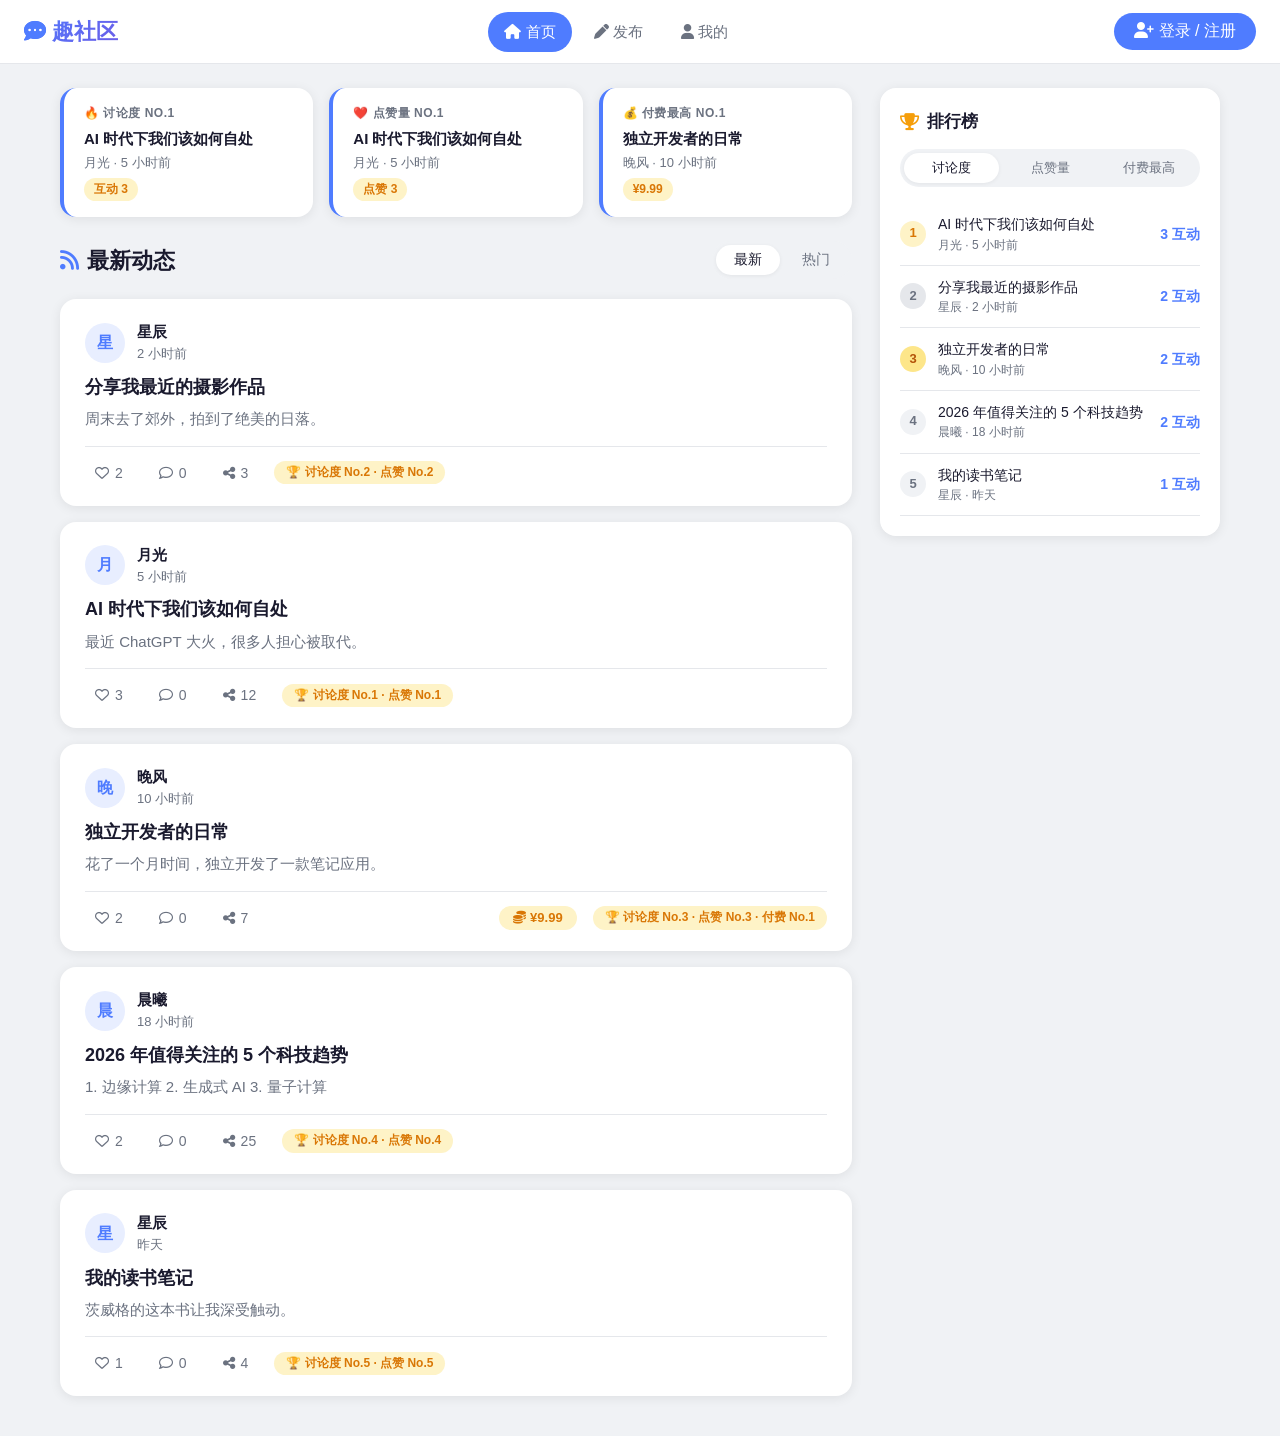
==== commit 3c016311: "我服了" ====
--- a/index.html
+++ b/index.html
@@ -30,7 +30,7 @@
             box-sizing: border-box;
         }
         body {
-            font-family: -apple-system, BlinkMacSystemFont, "Segoe UI", Roboto, "Helvetica Neue", Arial, sans-serif;
+            font-family: -apple-system, "Helvetica Neue", Arial, sans-serif;
             background: var(--bg);
             color: var(--text);
             padding-top: var(--nav-height);
@@ -110,7 +110,6 @@
             justify-content: space-between;
             padding: 0 24px;
             z-index: 1000;
-            box-shadow: 0 1px 4px rgba(0, 0, 0, 0.04);
         }
         .navbar .logo {
             font-size: 22px;
@@ -353,14 +352,14 @@
             font-weight: 500;
             color: var(--text-secondary);
             transition: var(--transition);
+            background: none;
+            border: none;
+            cursor: pointer;
         }
         .feed-header .tabs button.active {
             background: var(--card-bg);
             color: var(--text);
             box-shadow: 0 1px 4px rgba(0, 0, 0, 0.06);
-        }
-        .feed-header .tabs button:hover:not(.active) {
-            color: var(--text);
         }
 
         /* ===== 帖子卡片 ===== */
@@ -465,6 +464,8 @@
             border-radius: 30px;
             transition: var(--transition);
             background: transparent;
+            border: none;
+            cursor: pointer;
         }
         .post-card .post-meta .action-btn:hover {
             background: var(--primary-light);
@@ -555,6 +556,8 @@
             border-radius: 30px;
             font-weight: 500;
             transition: var(--transition);
+            border: none;
+            cursor: pointer;
         }
         .btn-upload:hover {
             background: var(--primary);
@@ -599,6 +602,7 @@
             justify-content: center;
             cursor: pointer;
             transition: var(--transition);
+            border: none;
         }
         .preview-grid .preview-item .remove-btn:hover {
             background: #dc2626;
@@ -611,6 +615,8 @@
             font-weight: 600;
             font-size: 16px;
             transition: var(--transition);
+            border: none;
+            cursor: pointer;
             box-shadow: 0 4px 14px rgba(79, 124, 255, 0.35);
         }
         .btn-publish:hover {
@@ -655,6 +661,9 @@
             color: var(--text-secondary);
             transition: var(--transition);
             text-align: center;
+            background: none;
+            border: none;
+            cursor: pointer;
         }
         .rank-tabs button.active {
             background: var(--card-bg);
@@ -913,6 +922,8 @@
             transition: var(--transition);
             z-index: 10;
             margin-bottom: 8px;
+            border: none;
+            cursor: pointer;
         }
         .modal-content .modal-close:hover {
             background: #fee2e2;
@@ -1004,6 +1015,8 @@
             border-radius: 30px;
             transition: var(--transition);
             background: transparent;
+            border: none;
+            cursor: pointer;
         }
         .modal-content .detail-meta .action-btn:hover {
             background: var(--primary-light);
@@ -1023,6 +1036,8 @@
             font-size: 14px;
             font-weight: 600;
         }
+
+        /* ===== 评论 ===== */
         .comments-section {
             margin-top: 20px;
         }
@@ -1031,37 +1046,97 @@
             font-size: 16px;
             margin-bottom: 12px;
         }
-        .comments-section .comment-input {
+
+        /* ===== Emoji 和评论输入框样式 ===== */
+        .comment-input {
             display: flex;
             gap: 10px;
             margin-bottom: 16px;
             position: relative;
-        }
-        .comments-section .comment-input input {
+            align-items: center;
+        }
+        .comment-input input {
             flex: 1;
             padding: 10px 16px;
-            border: 1px solid var(--border);
+            border: 1px solid #e5e7eb;
             border-radius: 30px;
-            background: var(--bg);
-            transition: var(--transition);
+            background: #F0F2F5;
             font-size: 14px;
-        }
-        .comments-section .comment-input input:focus {
-            border-color: var(--primary);
-            background: #fff;
-        }
-        .comments-section .comment-input button#commentSubmit {
+            outline: none;
+            transition: all 0.2s;
+        }
+        .comment-input input:focus {
+            border-color: #4F7CFF;
+            background: #ffffff;
+            box-shadow: 0 0 0 3px rgba(79, 124, 255, 0.12);
+        }
+        .comment-input .emoji-btn {
+            padding: 10px 14px;
+            background: #F0F2F5;
+            border: 1px solid #e5e7eb;
+            border-radius: 30px;
+            color: #6b7280;
+            font-size: 18px;
+            display: flex;
+            align-items: center;
+            justify-content: center;
+            cursor: pointer;
+            transition: all 0.2s;
+        }
+        .comment-input .emoji-btn:hover {
+            background: #e8eeff;
+            color: #4F7CFF;
+            border-color: #4F7CFF;
+        }
+        .comment-input button#commentSubmit {
             padding: 10px 24px;
-            background: var(--primary);
+            background: #4F7CFF;
             color: #fff;
             border-radius: 30px;
             font-weight: 500;
-            transition: var(--transition);
+            border: none;
+            cursor: pointer;
             flex-shrink: 0;
-        }
-        .comments-section .comment-input button#commentSubmit:hover {
-            background: var(--primary-dark);
-        }
+            transition: all 0.2s;
+        }
+        .comment-input button#commentSubmit:hover {
+            background: #3a5fd9;
+        }
+
+        /* ===== Emoji 面板 ===== */
+        .emoji-picker {
+            display: none;
+            position: absolute;
+            bottom: 70px;
+            left: 0;
+            background: #ffffff;
+            border: 1px solid #e5e7eb;
+            border-radius: 12px;
+            padding: 12px;
+            box-shadow: 0 8px 30px rgba(0, 0, 0, 0.15);
+            z-index: 100;
+            grid-template-columns: repeat(6, 1fr);
+            gap: 6px;
+            max-width: 280px;
+        }
+        .emoji-picker.open {
+            display: grid !important;
+        }
+        .emoji-picker .emoji-option {
+            padding: 6px 8px;
+            border-radius: 8px;
+            font-size: 22px;
+            background: transparent;
+            transition: all 0.2s;
+            cursor: pointer;
+            border: none;
+            text-align: center;
+        }
+        .emoji-picker .emoji-option:hover {
+            background: #e8eeff;
+            transform: scale(1.2);
+        }
+
         .comments-section .comment-item {
             display: flex;
             gap: 12px;
@@ -1156,6 +1231,8 @@
             font-weight: 500;
             transition: var(--transition);
             flex-shrink: 0;
+            border: none;
+            cursor: pointer;
         }
         .share-modal .share-link-box button:hover {
             background: var(--primary-dark);
@@ -1209,6 +1286,7 @@
             background: var(--bg);
             transition: var(--transition);
             font-size: 15px;
+            box-sizing: border-box;
         }
         .auth-modal .form-group input:focus {
             border-color: var(--primary);
@@ -1225,6 +1303,8 @@
             font-size: 16px;
             transition: var(--transition);
             margin-top: 6px;
+            border: none;
+            cursor: pointer;
             box-shadow: 0 4px 14px rgba(79, 124, 255, 0.3);
         }
         .auth-modal .btn-auth:hover {
@@ -1246,95 +1326,6 @@
         ::-webkit-scrollbar-thumb:hover {
             background: #a0a6b0;
         }
-
-        /* ===== Emoji 面板 ===== */
-.comment-input {
-    display: flex;
-    gap: 10px;
-    margin-bottom: 16px;
-    position: relative;
-    align-items: center;
-}
-.comment-input input {
-    flex: 1;
-    padding: 10px 16px;
-    border: 1px solid #e5e7eb;
-    border-radius: 30px;
-    background: #F0F2F5;
-    font-size: 14px;
-    outline: none;
-    transition: all 0.2s;
-}
-.comment-input input:focus {
-    border-color: #4F7CFF;
-    background: #ffffff;
-    box-shadow: 0 0 0 3px rgba(79, 124, 255, 0.12);
-}
-.comment-input .emoji-btn {
-    padding: 10px 14px;
-    background: #F0F2F5;
-    border: 1px solid #e5e7eb;
-    border-radius: 30px;
-    color: #6b7280;
-    font-size: 18px;
-    display: flex;
-    align-items: center;
-    justify-content: center;
-    cursor: pointer;
-    transition: all 0.2s;
-}
-.comment-input .emoji-btn:hover {
-    background: #e8eeff;
-    color: #4F7CFF;
-    border-color: #4F7CFF;
-}
-.comment-input button#commentSubmit {
-    padding: 10px 24px;
-    background: #4F7CFF;
-    color: #fff;
-    border-radius: 30px;
-    font-weight: 500;
-    border: none;
-    cursor: pointer;
-    flex-shrink: 0;
-    transition: all 0.2s;
-}
-.comment-input button#commentSubmit:hover {
-    background: #3a5fd9;
-}
-
-.emoji-picker {
-    display: none;
-    position: absolute;
-    bottom: 70px;
-    left: 0;
-    background: #ffffff;
-    border: 1px solid #e5e7eb;
-    border-radius: 12px;
-    padding: 12px;
-    box-shadow: 0 8px 30px rgba(0, 0, 0, 0.15);
-    z-index: 100;
-    grid-template-columns: repeat(6, 1fr);
-    gap: 6px;
-    max-width: 280px;
-}
-.emoji-picker.open {
-    display: grid !important;
-}
-.emoji-picker .emoji-option {
-    padding: 6px 8px;
-    border-radius: 8px;
-    font-size: 22px;
-    background: transparent;
-    transition: all 0.2s;
-    cursor: pointer;
-    border: none;
-    text-align: center;
-}
-.emoji-picker .emoji-option:hover {
-    background: #e8eeff;
-    transform: scale(1.2);
-}
     </style>
 </head>
 <body>
@@ -1424,14 +1415,15 @@
         </aside>
     </div>
 
-    <!-- ===== 模态框 ===== -->
-    <div class="modal-overlay" id="authModal">
+    <!-- ===== 登录模态框 ===== -->
+    <div class="modal-overlay auth-modal" id="authModal">
         <div class="modal-content">
             <button class="modal-close" id="authClose"><i class="fas fa-times"></i></button>
             <div id="authContent"></div>
         </div>
     </div>
 
+    <!-- ===== 帖子详情模态框 ===== -->
     <div class="modal-overlay" id="detailModal">
         <div class="modal-content detail-content">
             <button class="modal-close" id="detailClose"><i class="fas fa-times"></i></button>
@@ -1439,6 +1431,7 @@
         </div>
     </div>
 
+    <!-- ===== 分享模态框 ===== -->
     <div class="modal-overlay share-modal" id="shareModal">
         <div class="modal-content">
             <button class="modal-close" id="shareClose"><i class="fas fa-times"></i></button>
@@ -1496,19 +1489,19 @@
             ];
             data.nextUserId = 5;
             data.posts = [
-                { id: 1, title: '分享我最近的摄影作品', content: '周末去了郊外，拍到了绝美的日落。金色的阳光洒在田野上，一切都那么宁静美好。', authorId: 1,
+                { id: 1, title: '分享我最近的摄影作品', content: '周末去了郊外，拍到了绝美的日落。', authorId: 1,
                     authorName: '星辰', authorAvatar: '', time: now - 3600000 * 2, likes: [2, 3], comments: [], views: 45,
                     shares: 3, price: 0, images: [], video: '' },
-                { id: 2, title: 'AI 时代下我们该如何自处', content: '最近 ChatGPT 大火，很多人担心被取代。我的观点是：AI 是工具，不是对手。', authorId: 2,
+                { id: 2, title: 'AI 时代下我们该如何自处', content: '最近 ChatGPT 大火，很多人担心被取代。', authorId: 2,
                     authorName: '月光', authorAvatar: '', time: now - 3600000 * 5, likes: [1, 3, 4], comments: [],
                     views: 128, shares: 12, price: 0, images: [], video: '' },
-                { id: 3, title: '独立开发者的日常 —— 从零到上线', content: '花了一个月时间，独立开发了一款笔记应用。从构思、设计、编码到测试上线，每一步都充满挑战。', authorId: 3,
+                { id: 3, title: '独立开发者的日常', content: '花了一个月时间，独立开发了一款笔记应用。', authorId: 3,
                     authorName: '晚风', authorAvatar: '', time: now - 3600000 * 10, likes: [1, 4], comments: [],
                     views: 89, shares: 7, price: 9.99, images: [], video: '' },
-                { id: 4, title: '2026 年值得关注的 5 个科技趋势', content: '1. 边缘计算 2. 生成式 AI 3. 量子计算 4. 脑机接口 5. 可持续能源。', authorId: 4,
+                { id: 4, title: '2026 年值得关注的 5 个科技趋势', content: '1. 边缘计算 2. 生成式 AI 3. 量子计算', authorId: 4,
                     authorName: '晨曦', authorAvatar: '', time: now - 3600000 * 18, likes: [2, 3], comments: [],
                     views: 210, shares: 25, price: 0, images: [], video: '' },
-                { id: 5, title: '我的读书笔记：<人类群星闪耀时>', content: '茨威格的这本书让我深受触动。历史的关键时刻，往往由少数人的勇气和决断所决定。', authorId: 1,
+                { id: 5, title: '我的读书笔记', content: '茨威格的这本书让我深受触动。', authorId: 1,
                     authorName: '星辰', authorAvatar: '', time: now - 3600000 * 24, likes: [4], comments: [],
                     views: 56, shares: 4, price: 0, images: [], video: '' },
             ];
@@ -1711,45 +1704,46 @@
         }
 
         function renderAuthForm() {
-    const isLogin = authMode === 'login';
-    authContent.innerHTML = `
-        <div class="auth-title" style="text-align:center;font-size:24px;font-weight:700;margin-bottom:6px;">${isLogin ? '登录' : '注册'}账号</div>
-        <div class="auth-sub" style="text-align:center;color:#6b7280;font-size:14px;margin-bottom:20px;">${isLogin ? '欢迎回来！' : '加入趣社区，分享你的精彩'}</div>
-        <form id="authForm" style="width:100%;">
-            <div class="form-group" style="margin-bottom:14px;">
-                <label style="display:block;font-weight:500;font-size:14px;margin-bottom:4px;">用户名</label>
-                <input type="text" id="authUsername" placeholder="请输入用户名" required style="width:100%;padding:10px 14px;border:1px solid #e5e7eb;border-radius:10px;background:#F0F2F5;font-size:15px;box-sizing:border-box;" />
-            </div>
-            <div class="form-group" style="margin-bottom:14px;">
-                <label style="display:block;font-weight:500;font-size:14px;margin-bottom:4px;">密码</label>
-                <input type="password" id="authPassword" placeholder="请输入密码" required style="width:100%;padding:10px 14px;border:1px solid #e5e7eb;border-radius:10px;background:#F0F2F5;font-size:15px;box-sizing:border-box;" />
-            </div>
-            ${!isLogin ? `
-            <div class="form-group" style="margin-bottom:14px;">
-                <label style="display:block;font-weight:500;font-size:14px;margin-bottom:4px;">确认密码</label>
-                <input type="password" id="authPassword2" placeholder="请再次输入密码" required style="width:100%;padding:10px 14px;border:1px solid #e5e7eb;border-radius:10px;background:#F0F2F5;font-size:15px;box-sizing:border-box;" />
-            </div>
-            ` : ''}
-            <button type="submit" class="btn-auth" style="width:100%;padding:12px;background:linear-gradient(135deg,#4F7CFF,#6C5CE7);color:#fff;border-radius:30px;font-weight:600;font-size:16px;border:none;cursor:pointer;margin-top:6px;">${isLogin ? '登 录' : '注 册'}</button>
-        </form>
-        <div class="auth-switch" style="text-align:center;font-size:14px;color:#6b7280;margin-top:16px;">
-            ${isLogin ? '还没有账号？' : '已有账号？'}
-            <a id="authSwitch" style="color:#4F7CFF;font-weight:600;cursor:pointer;">${isLogin ? '去注册' : '去登录'}</a>
-        </div>
-    `;
-
-    const form = $('#authForm');
-    if (form) {
-        form.addEventListener('submit', handleAuthSubmit);
-    }
-    const switchLink = $('#authSwitch');
-    if (switchLink) {
-        switchLink.addEventListener('click', () => {
-            authMode = authMode === 'login' ? 'register' : 'login';
-            renderAuthForm();
-        });
-    }
-}
+            const isLogin = authMode === 'login';
+            authContent.innerHTML = `
+                <div class="auth-title">${isLogin ? '登录' : '注册'}账号</div>
+                <div class="auth-sub">${isLogin ? '欢迎回来！' : '加入趣社区，分享你的精彩'}</div>
+                <form id="authForm">
+                    <div class="form-group">
+                        <label>用户名</label>
+                        <input type="text" id="authUsername" placeholder="请输入用户名" required />
+                    </div>
+                    <div class="form-group">
+                        <label>密码</label>
+                        <input type="password" id="authPassword" placeholder="请输入密码" required />
+                    </div>
+                    ${!isLogin ? `
+                    <div class="form-group">
+                        <label>确认密码</label>
+                        <input type="password" id="authPassword2" placeholder="请再次输入密码" required />
+                    </div>
+                    ` : ''}
+                    <button type="submit" class="btn-auth">${isLogin ? '登 录' : '注 册'}</button>
+                </form>
+                <div class="auth-switch">
+                    ${isLogin ? '还没有账号？' : '已有账号？'}
+                    <a id="authSwitch">${isLogin ? '去注册' : '去登录'}</a>
+                </div>
+            `;
+
+            const form = $('#authForm');
+            if (form) {
+                form.addEventListener('submit', handleAuthSubmit);
+            }
+            const switchLink = $('#authSwitch');
+            if (switchLink) {
+                switchLink.addEventListener('click', () => {
+                    authMode = authMode === 'login' ? 'register' : 'login';
+                    renderAuthForm();
+                });
+            }
+        }
+
         function handleAuthSubmit(e) {
             e.preventDefault();
             const username = $('#authUsername').value.trim();
@@ -2157,178 +2151,60 @@
                 commentsHtml = `<div class="comment-empty">暂无评论，来说点什么吧</div>`;
             }
 
-                    // ===== 评论区域（包含 Emoji 选择器） =====
-        detailContent.innerHTML = `
-            <div class="detail-header">
-                <div class="avatar">${authorAvatar ? `<img src="${authorAvatar}" />` : post.authorName.charAt(0).toUpperCase()}</div>
-                <div class="info">
-                    <div class="name">${post.authorName}</div>
-                    <div class="time">${formatTime(post.time)} · ${post.views || 0} 次浏览</div>
+            detailContent.innerHTML = `
+                <div class="detail-header">
+                    <div class="avatar">${authorAvatar ? `<img src="${authorAvatar}" />` : post.authorName.charAt(0).toUpperCase()}</div>
+                    <div class="info">
+                        <div class="name">${post.authorName}</div>
+                        <div class="time">${formatTime(post.time)} · ${post.views || 0} 次浏览</div>
+                    </div>
                 </div>
-            </div>
-            <div class="detail-title">${escapeHtml(post.title)}</div>
-            <div class="detail-body">${escapeHtml(post.content)}</div>
-            ${mediaHtml}
-            <div class="detail-meta">
-                <button class="action-btn like-btn ${liked ? 'liked' : ''}" data-id="${post.id}">
-                    <i class="${liked ? 'fas' : 'far'} fa-heart"></i>
-                    <span class="count">${post.likes.length}</span>
-                </button>
-                <button class="action-btn comment-btn" data-id="${post.id}">
-                    <i class="far fa-comment"></i>
-                    <span class="count">${commentCount}</span>
-                </button>
-                <button class="action-btn share-btn" data-id="${post.id}">
-                    <i class="fas fa-share-alt"></i>
-                    <span class="count">${post.shares || 0}</span>
-                </button>
-                ${price > 0 ? `<span class="price-tag"><i class="fas fa-coins"></i> 付费 ¥${price.toFixed(2)}</span>` : ''}
-            </div>
-            <div class="comments-section">
-                <div class="comment-title"><i class="far fa-comment-dots"></i> 评论 (${commentCount})</div>
-                <div class="comment-input" style="display:flex;gap:10px;margin-bottom:16px;position:relative;align-items:center;">
-                    <input type="text" id="commentInput" placeholder="写下你的评论..." style="flex:1;padding:10px 16px;border:1px solid #e5e7eb;border-radius:30px;background:#F0F2F5;font-size:14px;outline:none;" />
-                    <button class="emoji-btn" id="emojiToggle" title="选择表情" style="padding:10px 14px;background:#F0F2F5;border:1px solid #e5e7eb;border-radius:30px;color:#6b7280;font-size:18px;display:flex;align-items:center;justify-content:center;cursor:pointer;transition:all 0.2s;">
-                        <i class="far fa-smile"></i>
+                <div class="detail-title">${escapeHtml(post.title)}</div>
+                <div class="detail-body">${escapeHtml(post.content)}</div>
+                ${mediaHtml}
+                <div class="detail-meta">
+                    <button class="action-btn like-btn ${liked ? 'liked' : ''}" data-id="${post.id}">
+                        <i class="${liked ? 'fas' : 'far'} fa-heart"></i>
+                        <span class="count">${post.likes.length}</span>
                     </button>
-                    <button id="commentSubmit" style="padding:10px 24px;background:#4F7CFF;color:#fff;border-radius:30px;font-weight:500;border:none;cursor:pointer;flex-shrink:0;transition:all 0.2s;">发送</button>
+                    <button class="action-btn comment-btn" data-id="${post.id}">
+                        <i class="far fa-comment"></i>
+                        <span class="count">${commentCount}</span>
+                    </button>
+                    <button class="action-btn share-btn" data-id="${post.id}">
+                        <i class="fas fa-share-alt"></i>
+                        <span class="count">${post.shares || 0}</span>
+                    </button>
+                    ${price > 0 ? `<span class="price-tag"><i class="fas fa-coins"></i> 付费 ¥${price.toFixed(2)}</span>` : ''}
                 </div>
-                <!-- Emoji 选择面板 -->
-                <div class="emoji-picker" id="emojiPicker" style="display:none;position:absolute;bottom:70px;left:0;background:#ffffff;border:1px solid #e5e7eb;border-radius:12px;padding:12px;box-shadow:0 8px 30px rgba(0,0,0,0.15);z-index:100;grid-template-columns:repeat(6,1fr);gap:6px;max-width:280px;">
-                    <button class="emoji-option" data-emoji="😊" style="padding:6px 8px;border-radius:8px;font-size:22px;background:transparent;border:none;cursor:pointer;transition:all 0.2s;">😊</button>
-                    <button class="emoji-option" data-emoji="😂" style="padding:6px 8px;border-radius:8px;font-size:22px;background:transparent;border:none;cursor:pointer;transition:all 0.2s;">😂</button>
-                    <button class="emoji-option" data-emoji="❤️" style="padding:6px 8px;border-radius:8px;font-size:22px;background:transparent;border:none;cursor:pointer;transition:all 0.2s;">❤️</button>
-                    <button class="emoji-option" data-emoji="👍" style="padding:6px 8px;border-radius:8px;font-size:22px;background:transparent;border:none;cursor:pointer;transition:all 0.2s;">👍</button>
-                    <button class="emoji-option" data-emoji="🔥" style="padding:6px 8px;border-radius:8px;font-size:22px;background:transparent;border:none;cursor:pointer;transition:all 0.2s;">🔥</button>
-                    <button class="emoji-option" data-emoji="🎉" style="padding:6px 8px;border-radius:8px;font-size:22px;background:transparent;border:none;cursor:pointer;transition:all 0.2s;">🎉</button>
-                    <button class="emoji-option" data-emoji="💡" style="padding:6px 8px;border-radius:8px;font-size:22px;background:transparent;border:none;cursor:pointer;transition:all 0.2s;">💡</button>
-                    <button class="emoji-option" data-emoji="🙌" style="padding:6px 8px;border-radius:8px;font-size:22px;background:transparent;border:none;cursor:pointer;transition:all 0.2s;">🙌</button>
-                    <button class="emoji-option" data-emoji="✨" style="padding:6px 8px;border-radius:8px;font-size:22px;background:transparent;border:none;cursor:pointer;transition:all 0.2s;">✨</button>
-                    <button class="emoji-option" data-emoji="💪" style="padding:6px 8px;border-radius:8px;font-size:22px;background:transparent;border:none;cursor:pointer;transition:all 0.2s;">💪</button>
-                    <button class="emoji-option" data-emoji="🤔" style="padding:6px 8px;border-radius:8px;font-size:22px;background:transparent;border:none;cursor:pointer;transition:all 0.2s;">🤔</button>
-                    <button class="emoji-option" data-emoji="👏" style="padding:6px 8px;border-radius:8px;font-size:22px;background:transparent;border:none;cursor:pointer;transition:all 0.2s;">👏</button>
+                <div class="comments-section">
+                    <div class="comment-title"><i class="far fa-comment-dots"></i> 评论 (${commentCount})</div>
+                    <div class="comment-input">
+                        <input type="text" id="commentInput" placeholder="写下你的评论..." />
+                        <button class="emoji-btn" id="emojiToggle" title="选择表情"><i class="far fa-smile"></i></button>
+                        <button id="commentSubmit">发送</button>
+                    </div>
+                    <div class="emoji-picker" id="emojiPicker">
+                        <button class="emoji-option" data-emoji="😊">😊</button>
+                        <button class="emoji-option" data-emoji="😂">😂</button>
+                        <button class="emoji-option" data-emoji="❤️">❤️</button>
+                        <button class="emoji-option" data-emoji="👍">👍</button>
+                        <button class="emoji-option" data-emoji="🔥">🔥</button>
+                        <button class="emoji-option" data-emoji="🎉">🎉</button>
+                        <button class="emoji-option" data-emoji="💡">💡</button>
+                        <button class="emoji-option" data-emoji="🙌">🙌</button>
+                        <button class="emoji-option" data-emoji="✨">✨</button>
+                        <button class="emoji-option" data-emoji="💪">💪</button>
+                        <button class="emoji-option" data-emoji="🤔">🤔</button>
+                        <button class="emoji-option" data-emoji="👏">👏</button>
+                    </div>
+                    <div id="commentList">${commentsHtml}</div>
                 </div>
-                <div id="commentList">${commentsHtml}</div>
-            </div>
-        `;
-
-        detailModal.classList.add('open');
-
-        // ===== 点赞事件 =====
-        const likeBtn = detailContent.querySelector('.like-btn');
-        if (likeBtn) {
-            likeBtn.addEventListener('click', () => {
-                const id = parseInt(likeBtn.dataset.id, 10);
-                if (id) toggleLike(id);
-            });
-        }
-
-        // ===== 分享事件 =====
-        const shareBtn = detailContent.querySelector('.share-btn');
-        if (shareBtn) {
-            shareBtn.addEventListener('click', () => {
-                const id = parseInt(shareBtn.dataset.id, 10);
-                if (id) openShare(id);
-            });
-        }
-
-        // ===== 评论提交事件 =====
-        const commentInput = detailContent.querySelector('#commentInput');
-        const commentSubmit = detailContent.querySelector('#commentSubmit');
-        if (commentSubmit && commentInput) {
-            const submitComment = () => {
-                const text = commentInput.value.trim();
-                if (!text) { showToast('请输入评论内容', 'error'); return; }
-                const user = requireAuth();
-                if (!user) return;
-                const post = data.posts.find(p => p.id === postId);
-                if (!post) return;
-                if (!post.comments) post.comments = [];
-                post.comments.push({
-                    id: 'c' + Date.now() + Math.random().toString(36).slice(2, 6),
-                    authorId: user.id,
-                    authorName: user.username,
-                    content: text,
-                    time: Date.now(),
-                });
-                saveData();
-                commentInput.value = '';
-                showToast('评论成功！', 'success');
-                openDetail(postId);
-                renderFeed();
-                renderRank();
-                renderChampions();
-            };
-            commentSubmit.addEventListener('click', submitComment);
-            commentInput.addEventListener('keydown', (e) => {
-                if (e.key === 'Enter') submitComment();
-            });
-        }
-
-        // ================================================================
-        // ===== Emoji 选择器事件（关键修复） =====
-        // ================================================================
-        const emojiToggle = detailContent.querySelector('#emojiToggle');
-        const emojiPicker = detailContent.querySelector('#emojiPicker');
-        
-        if (emojiToggle && emojiPicker) {
-            // 点击笑脸按钮切换面板
-            emojiToggle.addEventListener('click', function(e) {
-                e.stopPropagation();
-                if (emojiPicker.style.display === 'grid') {
-                    emojiPicker.style.display = 'none';
-                } else {
-                    emojiPicker.style.display = 'grid';
-                }
-            });
-            
-            // 点击面板上的 Emoji 插入到输入框
-            emojiPicker.querySelectorAll('.emoji-option').forEach(btn => {
-                btn.addEventListener('click', function(e) {
-                    e.stopPropagation();
-                    const emoji = this.dataset.emoji;
-                    const input = detailContent.querySelector('#commentInput');
-                    if (input) {
-                        const start = input.selectionStart;
-                        const end = input.selectionEnd;
-                        const text = input.value;
-                        input.value = text.substring(0, start) + emoji + text.substring(end);
-                        input.focus();
-                        input.selectionStart = input.selectionEnd = start + emoji.length;
-                    }
-                    // 选择后关闭面板
-                    emojiPicker.style.display = 'none';
-                });
-            });
-            
-            // 点击页面其他地方关闭面板
-            document.addEventListener('click', function() {
-                if (emojiPicker) {
-                    emojiPicker.style.display = 'none';
-                }
-            });
-        }
-    <!-- Emoji 选择面板 -->
-    <div class="emoji-picker" id="emojiPicker" style="display:none;position:absolute;bottom:70px;left:0;background:#fff;border:1px solid #e5e7eb;border-radius:10px;padding:12px;box-shadow:0 8px 30px rgba(0,0,0,0.15);z-index:100;grid-template-columns:repeat(6,1fr);gap:6px;max-width:280px;">
-        <button class="emoji-option" data-emoji="😊" style="padding:6px 8px;border-radius:8px;font-size:22px;background:transparent;border:none;cursor:pointer;">😊</button>
-        <button class="emoji-option" data-emoji="😂" style="padding:6px 8px;border-radius:8px;font-size:22px;background:transparent;border:none;cursor:pointer;">😂</button>
-        <button class="emoji-option" data-emoji="❤️" style="padding:6px 8px;border-radius:8px;font-size:22px;background:transparent;border:none;cursor:pointer;">❤️</button>
-        <button class="emoji-option" data-emoji="👍" style="padding:6px 8px;border-radius:8px;font-size:22px;background:transparent;border:none;cursor:pointer;">👍</button>
-        <button class="emoji-option" data-emoji="🔥" style="padding:6px 8px;border-radius:8px;font-size:22px;background:transparent;border:none;cursor:pointer;">🔥</button>
-        <button class="emoji-option" data-emoji="🎉" style="padding:6px 8px;border-radius:8px;font-size:22px;background:transparent;border:none;cursor:pointer;">🎉</button>
-        <button class="emoji-option" data-emoji="💡" style="padding:6px 8px;border-radius:8px;font-size:22px;background:transparent;border:none;cursor:pointer;">💡</button>
-        <button class="emoji-option" data-emoji="🙌" style="padding:6px 8px;border-radius:8px;font-size:22px;background:transparent;border:none;cursor:pointer;">🙌</button>
-        <button class="emoji-option" data-emoji="✨" style="padding:6px 8px;border-radius:8px;font-size:22px;background:transparent;border:none;cursor:pointer;">✨</button>
-        <button class="emoji-option" data-emoji="💪" style="padding:6px 8px;border-radius:8px;font-size:22px;background:transparent;border:none;cursor:pointer;">💪</button>
-        <button class="emoji-option" data-emoji="🤔" style="padding:6px 8px;border-radius:8px;font-size:22px;background:transparent;border:none;cursor:pointer;">🤔</button>
-        <button class="emoji-option" data-emoji="👏" style="padding:6px 8px;border-radius:8px;font-size:22px;background:transparent;border:none;cursor:pointer;">👏</button>
-    </div>
-    <div id="commentList">${commentsHtml}</div>
-</div>
             `;
 
             detailModal.classList.add('open');
 
+            // ===== 点赞事件 =====
             const likeBtn = detailContent.querySelector('.like-btn');
             if (likeBtn) {
                 likeBtn.addEventListener('click', () => {
@@ -2337,6 +2213,7 @@
                 });
             }
 
+            // ===== 分享事件 =====
             const shareBtn = detailContent.querySelector('.share-btn');
             if (shareBtn) {
                 shareBtn.addEventListener('click', () => {
@@ -2345,6 +2222,7 @@
                 });
             }
 
+            // ===== 评论提交事件 =====
             const commentInput = detailContent.querySelector('#commentInput');
             const commentSubmit = detailContent.querySelector('#commentSubmit');
             if (commentSubmit && commentInput) {
@@ -2376,45 +2254,51 @@
                     if (e.key === 'Enter') submitComment();
                 });
             }
-        }
-// ===== Emoji 选择器 =====
-const emojiToggle = detailContent.querySelector('#emojiToggle');
-const emojiPicker = detailContent.querySelector('#emojiPicker');
-if (emojiToggle && emojiPicker) {
-    emojiToggle.addEventListener('click', function(e) {
-        e.stopPropagation();
-        if (emojiPicker.style.display === 'grid') {
-            emojiPicker.style.display = 'none';
-        } else {
-            emojiPicker.style.display = 'grid';
-        }
-    });
-    
-    // 点击页面其他地方关闭
-    document.addEventListener('click', function() {
-        if (emojiPicker) {
-            emojiPicker.style.display = 'none';
-        }
-    });
-    
-    // 点击 Emoji 插入到输入框
-    emojiPicker.querySelectorAll('.emoji-option').forEach(btn => {
-        btn.addEventListener('click', function(e) {
-            e.stopPropagation();
-            const emoji = this.dataset.emoji;
-            const input = detailContent.querySelector('#commentInput');
-            if (input) {
-                const start = input.selectionStart;
-                const end = input.selectionEnd;
-                const text = input.value;
-                input.value = text.substring(0, start) + emoji + text.substring(end);
-                input.focus();
-                input.selectionStart = input.selectionEnd = start + emoji.length;
-            }
-            emojiPicker.style.display = 'none';
-        });
-    });
-}
+
+            // ================================================================
+            // ===== Emoji 选择器事件 =====
+            // ================================================================
+            const emojiToggle = detailContent.querySelector('#emojiToggle');
+            const emojiPicker = detailContent.querySelector('#emojiPicker');
+
+            if (emojiToggle && emojiPicker) {
+                // 点击笑脸按钮切换面板
+                emojiToggle.addEventListener('click', function(e) {
+                    e.stopPropagation();
+                    if (emojiPicker.style.display === 'grid') {
+                        emojiPicker.style.display = 'none';
+                    } else {
+                        emojiPicker.style.display = 'grid';
+                    }
+                });
+
+                // 点击 Emoji 插入到输入框
+                emojiPicker.querySelectorAll('.emoji-option').forEach(btn => {
+                    btn.addEventListener('click', function(e) {
+                        e.stopPropagation();
+                        const emoji = this.dataset.emoji;
+                        const input = detailContent.querySelector('#commentInput');
+                        if (input) {
+                            const start = input.selectionStart;
+                            const end = input.selectionEnd;
+                            const text = input.value;
+                            input.value = text.substring(0, start) + emoji + text.substring(end);
+                            input.focus();
+                            input.selectionStart = input.selectionEnd = start + emoji.length;
+                        }
+                        emojiPicker.style.display = 'none';
+                    });
+                });
+
+                // 点击页面其他地方关闭面板
+                document.addEventListener('click', function() {
+                    if (emojiPicker) {
+                        emojiPicker.style.display = 'none';
+                    }
+                });
+            }
+        }
+
         detailClose.addEventListener('click', () => {
             detailModal.classList.remove('open');
             renderFeed();
@@ -2826,6 +2710,12 @@
                     setTimeout(() => openDetail(id), 500);
                 }
             }
+
+            console.log('🌟 趣社区已启动！');
+            console.log('💡 登录后进入「我的」页面，鼠标悬停到头像上即可更换头像');
+            console.log('📸 发布帖子支持上传最多 8 张图片和 1 个视频');
+            console.log('🏆 首页顶部展示三个排行榜的第一名');
+            console.log('😊 评论时点击笑脸图标可以选择 Emoji');
         }
 
         window.openAuthModal = openAuthModal;
@@ -2843,12 +2733,6 @@
                 renderChampions();
             }
         });
-
-        console.log('🌟 趣社区已启动！');
-        console.log('📦 数据存储在 localStorage 中');
-        console.log('💡 登录后进入「我的」页面，鼠标悬停到头像上即可更换头像');
-        console.log('📸 发布帖子支持上传最多 8 张图片和 1 个视频');
-        console.log('🏆 首页顶部展示三个排行榜的第一名');
     </script>
 </body>
 </html>
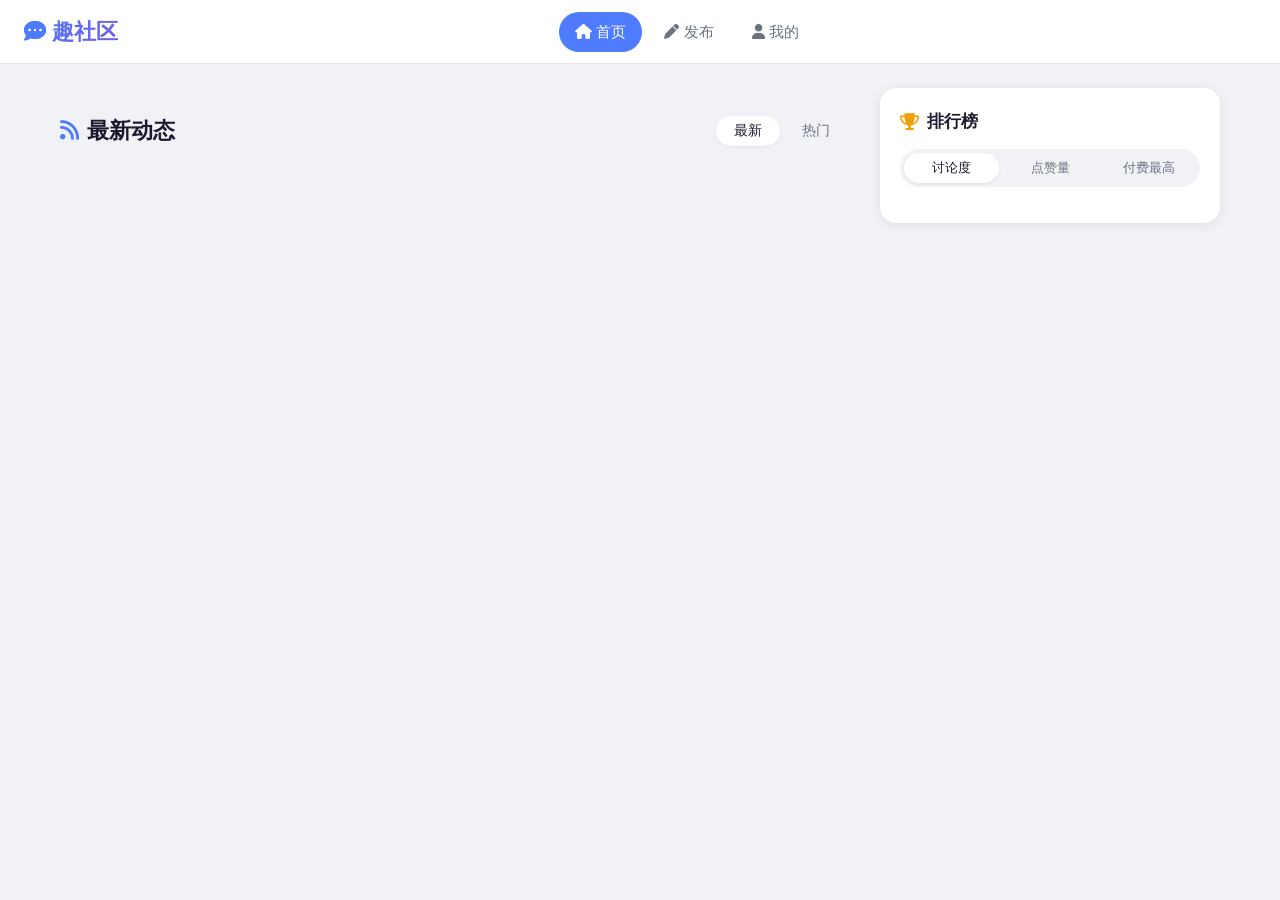
==== commit 75458746: "// 排行榜渲染完成后，绑定点击事件" ====
--- a/index.html
+++ b/index.html
@@ -2062,6 +2062,14 @@
                     if (id) openDetail(id);
                 });
             });
+            // 排行榜渲染完成后，绑定点击事件
+    $$('.rank-item').forEach(item => {
+        item.addEventListener('click', () => {
+            const id = parseInt(item.dataset.id, 10);
+            if (id) openDetail(id);  // ← 点击排行榜帖子 → 打开详情弹窗
+        });
+    });
+}
         }
 
         rankTabs.addEventListener('click', (e) => {
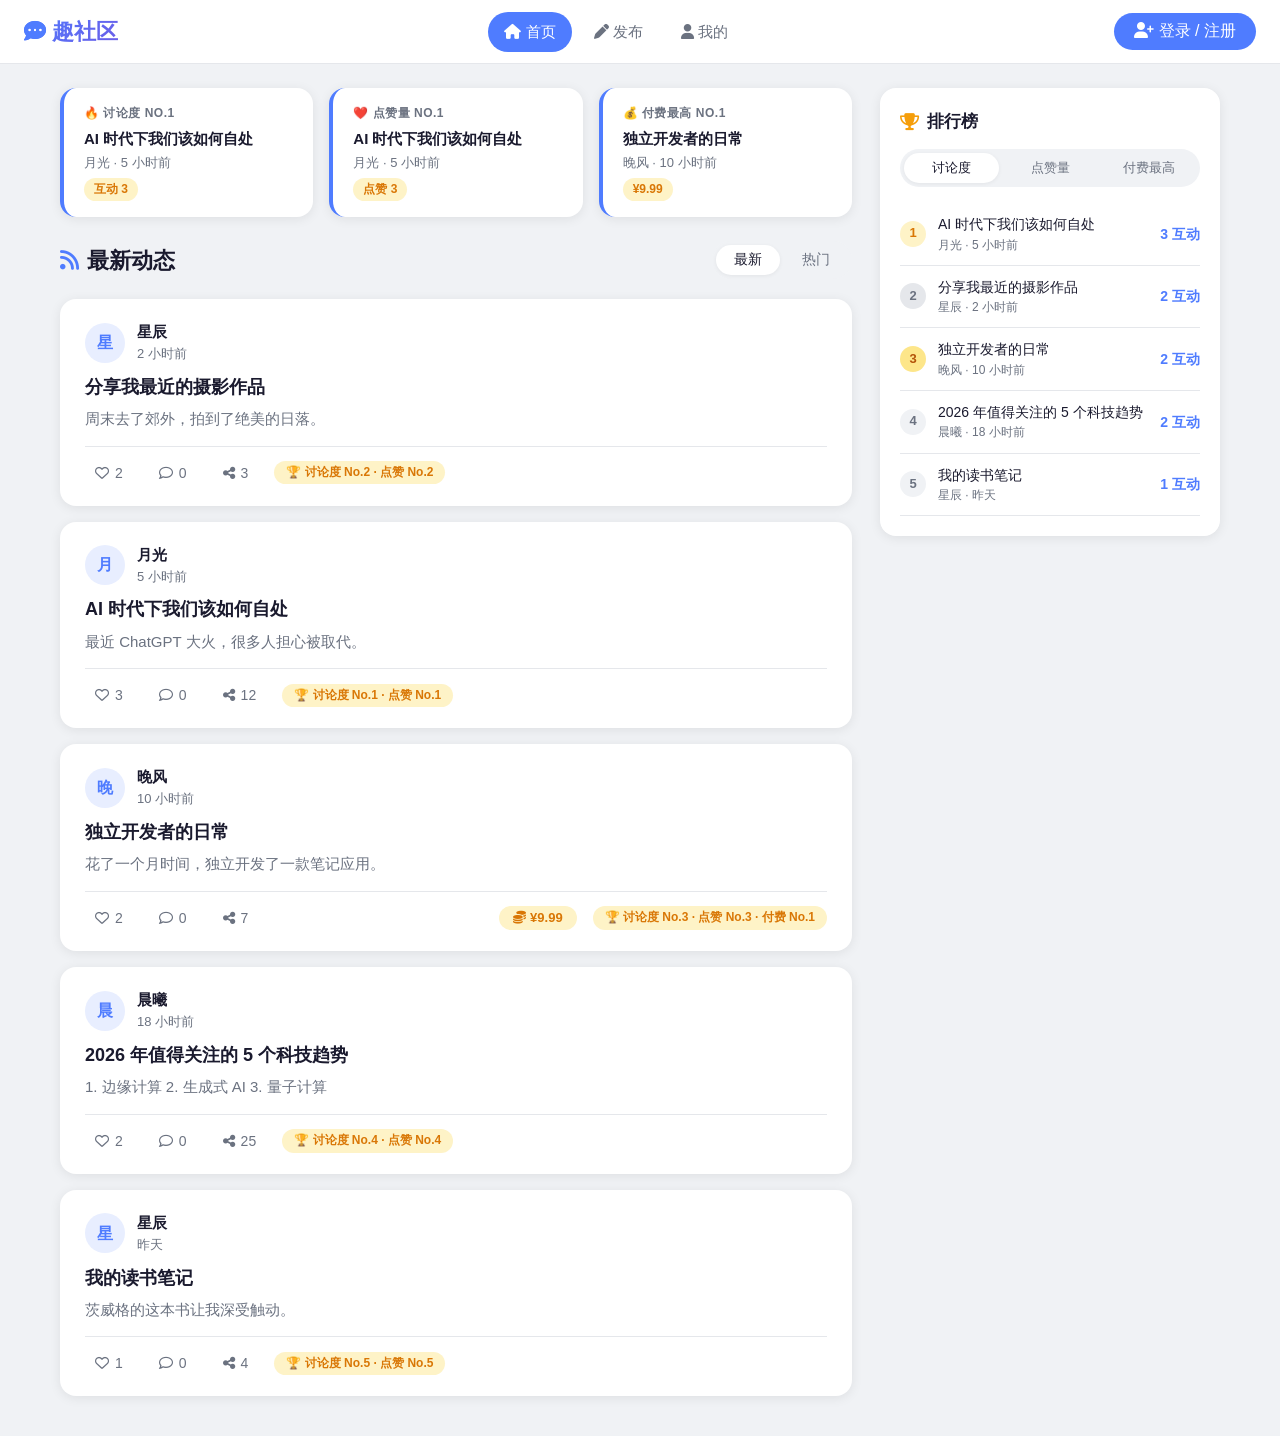
==== commit 3b2a0915: "1" ====
--- a/index.html
+++ b/index.html
@@ -2062,14 +2062,6 @@
                     if (id) openDetail(id);
                 });
             });
-            // 排行榜渲染完成后，绑定点击事件
-    $$('.rank-item').forEach(item => {
-        item.addEventListener('click', () => {
-            const id = parseInt(item.dataset.id, 10);
-            if (id) openDetail(id);  // ← 点击排行榜帖子 → 打开详情弹窗
-        });
-    });
-}
         }
 
         rankTabs.addEventListener('click', (e) => {
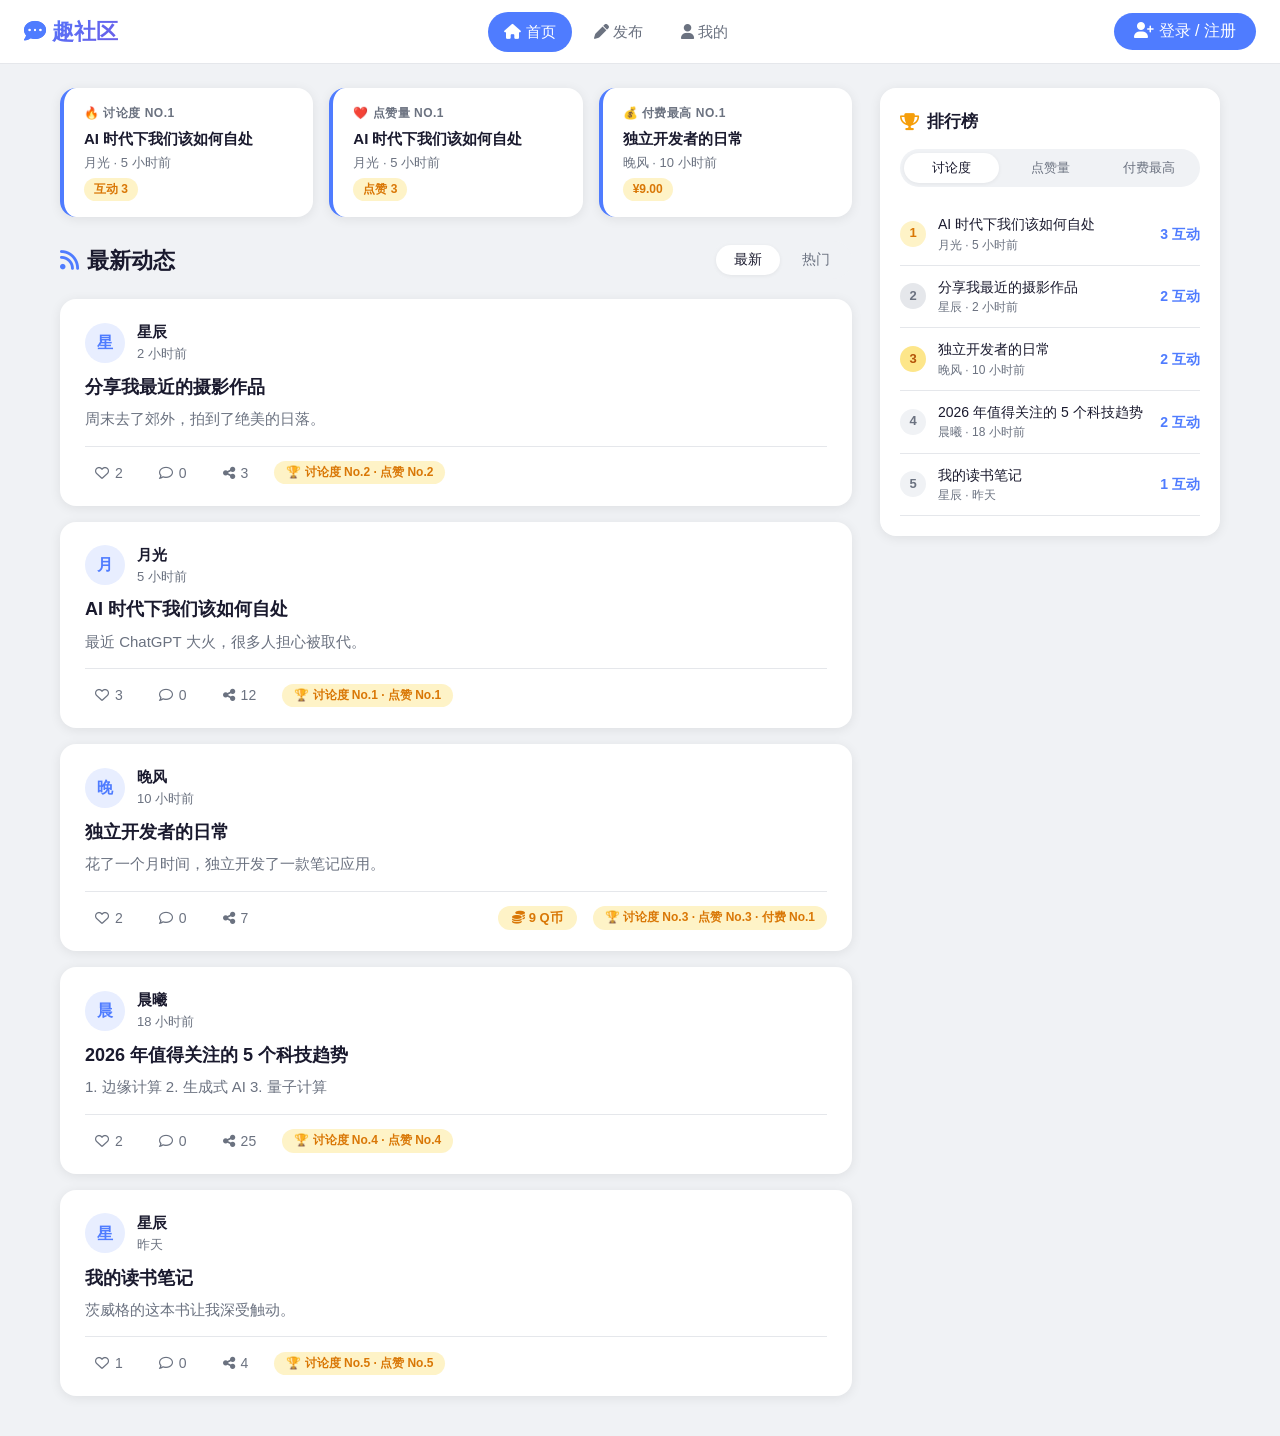
==== commit edc3f0df: "新增Q币功能" ====
--- a/index.html
+++ b/index.html
@@ -751,7 +751,7 @@
             display: flex;
             align-items: center;
             gap: 20px;
-            margin-bottom: 24px;
+            margin-bottom: 20px;
             flex-wrap: wrap;
         }
         .profile-head .p-info {
@@ -765,6 +765,109 @@
             font-size: 14px;
             color: var(--text-secondary);
         }
+
+        /* ===== 余额和充值样式 ===== */
+        .balance-section {
+            background: linear-gradient(135deg, #fef3c7, #fde68a);
+            border-radius: var(--radius-sm);
+            padding: 16px 20px;
+            margin: 12px 0 20px 0;
+            display: flex;
+            align-items: center;
+            justify-content: space-between;
+            flex-wrap: wrap;
+            gap: 12px;
+            border: 1px solid #f59e0b;
+        }
+        .balance-section .balance-info {
+            display: flex;
+            align-items: center;
+            gap: 12px;
+        }
+        .balance-section .balance-info .coin-icon {
+            font-size: 28px;
+            color: #f59e0b;
+        }
+        .balance-section .balance-info .balance-amount {
+            font-size: 28px;
+            font-weight: 700;
+            color: #92400e;
+        }
+        .balance-section .balance-info .balance-label {
+            font-size: 14px;
+            color: #92400e;
+            font-weight: 500;
+        }
+        .btn-recharge {
+            padding: 8px 24px;
+            background: #f59e0b;
+            color: #fff;
+            border-radius: 30px;
+            font-weight: 600;
+            font-size: 15px;
+            transition: var(--transition);
+            border: none;
+            cursor: pointer;
+            box-shadow: 0 2px 8px rgba(245, 158, 11, 0.3);
+        }
+        .btn-recharge:hover {
+            transform: translateY(-2px);
+            box-shadow: 0 4px 16px rgba(245, 158, 11, 0.4);
+        }
+
+        /* ===== 充值弹窗 ===== */
+        .recharge-options {
+            display: grid;
+            grid-template-columns: repeat(3, 1fr);
+            gap: 12px;
+            margin: 16px 0;
+        }
+        .recharge-option {
+            padding: 16px 12px;
+            border: 2px solid var(--border);
+            border-radius: var(--radius-sm);
+            text-align: center;
+            cursor: pointer;
+            transition: var(--transition);
+            background: var(--bg);
+        }
+        .recharge-option:hover {
+            border-color: var(--primary);
+            background: var(--primary-light);
+            transform: scale(1.02);
+        }
+        .recharge-option.selected {
+            border-color: var(--primary);
+            background: var(--primary-light);
+            box-shadow: 0 0 0 3px rgba(79, 124, 255, 0.2);
+        }
+        .recharge-option .amount {
+            font-size: 24px;
+            font-weight: 700;
+            color: var(--text);
+        }
+        .recharge-option .label {
+            font-size: 12px;
+            color: var(--text-secondary);
+        }
+        .btn-confirm-recharge {
+            width: 100%;
+            padding: 12px;
+            background: linear-gradient(135deg, #f59e0b, #d97706);
+            color: #fff;
+            border-radius: 30px;
+            font-weight: 600;
+            font-size: 16px;
+            border: none;
+            cursor: pointer;
+            transition: var(--transition);
+            margin-top: 8px;
+        }
+        .btn-confirm-recharge:hover {
+            transform: translateY(-2px);
+            box-shadow: 0 4px 14px rgba(245, 158, 11, 0.4);
+        }
+
         .avatar-wrapper {
             position: relative;
             cursor: pointer;
@@ -893,6 +996,9 @@
             animation: slideUp 0.3s ease;
             box-shadow: 0 20px 60px rgba(0, 0, 0, 0.2);
         }
+        .recharge-modal .modal-content {
+            max-width: 480px;
+        }
         .detail-content {
             max-width: 700px;
         }
@@ -1046,8 +1152,6 @@
             font-size: 16px;
             margin-bottom: 12px;
         }
-
-        /* ===== Emoji 和评论输入框样式 ===== */
         .comment-input {
             display: flex;
             gap: 10px;
@@ -1112,25 +1216,32 @@
             background: #ffffff;
             border: 1px solid #e5e7eb;
             border-radius: 12px;
-            padding: 12px;
+            padding: 14px 16px;
             box-shadow: 0 8px 30px rgba(0, 0, 0, 0.15);
             z-index: 100;
             grid-template-columns: repeat(6, 1fr);
-            gap: 6px;
-            max-width: 280px;
+            gap: 8px;
+            min-width: 300px;
+            width: auto;
+            box-sizing: border-box;
         }
         .emoji-picker.open {
             display: grid !important;
         }
         .emoji-picker .emoji-option {
-            padding: 6px 8px;
+            padding: 8px 10px;
             border-radius: 8px;
-            font-size: 22px;
+            font-size: 26px;
             background: transparent;
             transition: all 0.2s;
             cursor: pointer;
             border: none;
             text-align: center;
+            min-width: 36px;
+            min-height: 36px;
+            display: flex;
+            align-items: center;
+            justify-content: center;
         }
         .emoji-picker .emoji-option:hover {
             background: #e8eeff;
@@ -1389,8 +1500,8 @@
                         <div class="preview-grid" id="videoPreview"></div>
                     </div>
                     <div class="form-group">
-                        <label>付费金额 (元) <span style="color:#6b7280;font-weight:400;font-size:13px;">— 设为0则免费</span></label>
-                        <input type="number" id="pubPrice" placeholder="0" min="0" step="0.01" value="0" />
+                        <label>付费金额 (Q币) <span style="color:#6b7280;font-weight:400;font-size:13px;">— 设为0则免费</span></label>
+                        <input type="number" id="pubPrice" placeholder="0" min="0" step="1" value="0" />
                     </div>
                     <button class="btn-publish" id="btnPublish"><i class="fas fa-paper-plane" style="margin-right:8px;"></i>发布</button>
                 </div>
@@ -1445,6 +1556,45 @@
         </div>
     </div>
 
+    <!-- ===== 充值模态框 ===== -->
+    <div class="modal-overlay recharge-modal" id="rechargeModal">
+        <div class="modal-content">
+            <button class="modal-close" id="rechargeClose"><i class="fas fa-times"></i></button>
+            <div style="text-align:center;margin-bottom:8px;">
+                <i class="fas fa-coins" style="font-size:40px;color:#f59e0b;"></i>
+                <h2 style="margin-top:4px;font-size:22px;font-weight:700;">充值 Q币</h2>
+                <p style="color:var(--text-secondary);font-size:14px;">选择充值金额，Q币可用于购买付费帖子</p>
+            </div>
+            <div class="recharge-options" id="rechargeOptions">
+                <div class="recharge-option" data-amount="10">
+                    <div class="amount">10</div>
+                    <div class="label">Q币</div>
+                </div>
+                <div class="recharge-option" data-amount="50">
+                    <div class="amount">50</div>
+                    <div class="label">Q币</div>
+                </div>
+                <div class="recharge-option" data-amount="100">
+                    <div class="amount">100</div>
+                    <div class="label">Q币</div>
+                </div>
+                <div class="recharge-option" data-amount="200">
+                    <div class="amount">200</div>
+                    <div class="label">Q币</div>
+                </div>
+                <div class="recharge-option" data-amount="500">
+                    <div class="amount">500</div>
+                    <div class="label">Q币</div>
+                </div>
+                <div class="recharge-option" data-amount="1000">
+                    <div class="amount">1000</div>
+                    <div class="label">Q币</div>
+                </div>
+            </div>
+            <button class="btn-confirm-recharge" id="confirmRecharge">确认充值</button>
+        </div>
+    </div>
+
     <script>
         // ================================================================
         // DATA LAYER
@@ -1465,10 +1615,17 @@
                     for (const k in def) {
                         if (!(k in parsed)) parsed[k] = def[k];
                     }
+                    // 确保每个用户有 balance 字段
+                    if (parsed.users) {
+                        parsed.users.forEach(u => {
+                            if (u.balance === undefined) u.balance = 0;
+                        });
+                    }
                     return parsed;
                 }
             } catch (_) {}
-            return getDefaultData();
+            const def = getDefaultData();
+            return def;
         }
 
         function saveData() {
@@ -1482,10 +1639,10 @@
             if (data.users.length > 0) return;
             const now = Date.now();
             data.users = [
-                { id: 1, username: '星辰', password: '123456', avatar: '', joined: now - 86400000 * 30 },
-                { id: 2, username: '月光', password: '123456', avatar: '', joined: now - 86400000 * 20 },
-                { id: 3, username: '晚风', password: '123456', avatar: '', joined: now - 86400000 * 10 },
-                { id: 4, username: '晨曦', password: '123456', avatar: '', joined: now - 86400000 * 5 },
+                { id: 1, username: '星辰', password: '123456', avatar: '', joined: now - 86400000 * 30, balance: 100 },
+                { id: 2, username: '月光', password: '123456', avatar: '', joined: now - 86400000 * 20, balance: 50 },
+                { id: 3, username: '晚风', password: '123456', avatar: '', joined: now - 86400000 * 10, balance: 200 },
+                { id: 4, username: '晨曦', password: '123456', avatar: '', joined: now - 86400000 * 5, balance: 0 },
             ];
             data.nextUserId = 5;
             data.posts = [
@@ -1497,7 +1654,7 @@
                     views: 128, shares: 12, price: 0, images: [], video: '' },
                 { id: 3, title: '独立开发者的日常', content: '花了一个月时间，独立开发了一款笔记应用。', authorId: 3,
                     authorName: '晚风', authorAvatar: '', time: now - 3600000 * 10, likes: [1, 4], comments: [],
-                    views: 89, shares: 7, price: 9.99, images: [], video: '' },
+                    views: 89, shares: 7, price: 9, images: [], video: '' },
                 { id: 4, title: '2026 年值得关注的 5 个科技趋势', content: '1. 边缘计算 2. 生成式 AI 3. 量子计算', authorId: 4,
                     authorName: '晨曦', authorAvatar: '', time: now - 3600000 * 18, likes: [2, 3], comments: [],
                     views: 210, shares: 25, price: 0, images: [], video: '' },
@@ -1519,6 +1676,7 @@
         let viewingPostId = null;
         let uploadImages = [];
         let uploadVideo = null;
+        let selectedRecharge = 0;
 
         // ================================================================
         // DOM REFS
@@ -1558,6 +1716,10 @@
         const shareCopyBtn = $('#shareCopyBtn');
         const shareClose = $('#shareClose');
         const champions = $('#champions');
+        const rechargeModal = $('#rechargeModal');
+        const rechargeClose = $('#rechargeClose');
+        const rechargeOptions = $('#rechargeOptions');
+        const confirmRecharge = $('#confirmRecharge');
 
         // ================================================================
         // TOAST
@@ -1782,6 +1944,7 @@
                     password,
                     avatar: '',
                     joined: Date.now(),
+                    balance: 0,
                 };
                 data.users.push(newUser);
                 saveData();
@@ -1798,6 +1961,53 @@
         authClose.addEventListener('click', closeAuthModal);
         authModal.addEventListener('click', (e) => {
             if (e.target === authModal) closeAuthModal();
+        });
+
+        // ================================================================
+        // RECHARGE
+        // ================================================================
+        function openRechargeModal() {
+            const user = requireAuth();
+            if (!user) return;
+            selectedRecharge = 0;
+            rechargeModal.classList.add('open');
+            // 重置选中状态
+            $$('.recharge-option').forEach(el => el.classList.remove('selected'));
+        }
+
+        function closeRechargeModal() {
+            rechargeModal.classList.remove('open');
+        }
+
+        rechargeClose.addEventListener('click', closeRechargeModal);
+        rechargeModal.addEventListener('click', (e) => {
+            if (e.target === rechargeModal) closeRechargeModal();
+        });
+
+        // 充值选项点击
+        rechargeOptions.addEventListener('click', (e) => {
+            const option = e.target.closest('.recharge-option');
+            if (!option) return;
+            $$('.recharge-option').forEach(el => el.classList.remove('selected'));
+            option.classList.add('selected');
+            selectedRecharge = parseInt(option.dataset.amount, 10);
+        });
+
+        // 确认充值
+        confirmRecharge.addEventListener('click', () => {
+            if (selectedRecharge <= 0) {
+                showToast('请选择充值金额', 'error');
+                return;
+            }
+            const user = getCurrentUser();
+            if (!user) { showToast('请先登录', 'error'); return; }
+
+            user.balance = (user.balance || 0) + selectedRecharge;
+            saveData();
+            closeRechargeModal();
+            renderProfile();
+            renderNav();
+            showToast(`充值成功！+${selectedRecharge} Q币 🎉`, 'success');
         });
 
         // ================================================================
@@ -1926,7 +2136,7 @@
                                 <i class="fas fa-share-alt"></i>
                                 <span class="count">${p.shares || 0}</span>
                             </button>
-                            ${price > 0 ? `<span class="price-tag"><i class="fas fa-coins"></i> ¥${price.toFixed(2)}</span>` : ''}
+                            ${price > 0 ? `<span class="price-tag"><i class="fas fa-coins"></i> ${price} Q币</span>` : ''}
                             ${hotBadge}
                             ${rankBadge}
                         </div>
@@ -2041,7 +2251,7 @@
                 let value = '';
                 if (currentRank === 'discuss') value = (p.likes.length + p.comments.length) + ' 互动';
                 else if (currentRank === 'likes') value = p.likes.length + ' 赞';
-                else value = '¥' + (p.price || 0).toFixed(2);
+                else value = (p.price || 0) + ' Q币';
 
                 html += `
                     <div class="rank-item" data-id="${p.id}">
@@ -2175,7 +2385,7 @@
                         <i class="fas fa-share-alt"></i>
                         <span class="count">${post.shares || 0}</span>
                     </button>
-                    ${price > 0 ? `<span class="price-tag"><i class="fas fa-coins"></i> 付费 ¥${price.toFixed(2)}</span>` : ''}
+                    ${price > 0 ? `<span class="price-tag"><i class="fas fa-coins"></i> ${price} Q币</span>` : ''}
                 </div>
                 <div class="comments-section">
                     <div class="comment-title"><i class="far fa-comment-dots"></i> 评论 (${commentCount})</div>
@@ -2262,7 +2472,6 @@
             const emojiPicker = detailContent.querySelector('#emojiPicker');
 
             if (emojiToggle && emojiPicker) {
-                // 点击笑脸按钮切换面板
                 emojiToggle.addEventListener('click', function(e) {
                     e.stopPropagation();
                     if (emojiPicker.style.display === 'grid') {
@@ -2272,7 +2481,6 @@
                     }
                 });
 
-                // 点击 Emoji 插入到输入框
                 emojiPicker.querySelectorAll('.emoji-option').forEach(btn => {
                     btn.addEventListener('click', function(e) {
                         e.stopPropagation();
@@ -2290,7 +2498,6 @@
                     });
                 });
 
-                // 点击页面其他地方关闭面板
                 document.addEventListener('click', function() {
                     if (emojiPicker) {
                         emojiPicker.style.display = 'none';
@@ -2480,13 +2687,25 @@
 
             const title = pubTitle.value.trim();
             const content = pubContent.value.trim();
-            const price = parseFloat(pubPrice.value) || 0;
+            const price = parseInt(pubPrice.value) || 0;
 
             if (!title) { showToast('请输入标题', 'error');
                 pubTitle.focus(); return; }
             if (!content) { showToast('请输入内容', 'error');
                 pubContent.focus(); return; }
             if (price < 0) { showToast('金额不能为负数', 'error'); return; }
+
+            // 检查余额是否足够（如果设置了付费）
+            if (price > 0) {
+                const userBalance = user.balance || 0;
+                if (userBalance < price) {
+                    showToast(`余额不足！需要 ${price} Q币，当前余额 ${userBalance} Q币`, 'error');
+                    return;
+                }
+                // 扣除余额
+                user.balance = userBalance - price;
+                // 记录付费信息到帖子
+            }
 
             const newPost = {
                 id: data.nextPostId++,
@@ -2517,11 +2736,17 @@
             renderVideoPreview();
             updateVideoCount();
 
-            showToast('发布成功！🎉', 'success');
+            if (price > 0) {
+                showToast(`发布成功！扣除 ${price} Q币 🎉`, 'success');
+            } else {
+                showToast('发布成功！🎉', 'success');
+            }
             navigateTo('home');
             renderFeed();
             renderRank();
             renderChampions();
+            renderProfile();
+            renderNav();
         });
 
         // ================================================================
@@ -2549,6 +2774,9 @@
                 `<img src="${avatarUrl}" alt="头像" />` :
                 `<div class="big-avatar">${user.username.charAt(0).toUpperCase()}</div>`;
 
+            // 余额显示
+            const balance = user.balance || 0;
+
             const userPosts = data.posts.filter(p => p.authorId === user.id);
             let postsHtml = '';
             if (userPosts.length === 0) {
@@ -2558,7 +2786,7 @@
                     postsHtml += `
                         <div class="pp-item" data-id="${p.id}">
                             <div class="pp-title-text">${escapeHtml(p.title)}</div>
-                            <div class="pp-meta">${formatTime(p.time)} · ${p.likes.length} 赞 · ${p.comments ? p.comments.length : 0} 评论</div>
+                            <div class="pp-meta">${formatTime(p.time)} · ${p.likes.length} 赞 · ${p.comments ? p.comments.length : 0} 评论 ${p.price > 0 ? '· ' + p.price + ' Q币' : ''}</div>
                         </div>
                     `;
                 });
@@ -2582,12 +2810,32 @@
                         </button>
                     </div>
                 </div>
+                <!-- ===== 余额和充值区域 ===== -->
+                <div class="balance-section">
+                    <div class="balance-info">
+                        <span class="coin-icon"><i class="fas fa-coins"></i></span>
+                        <div>
+                            <div class="balance-label">Q币余额</div>
+                            <div class="balance-amount">${balance}</div>
+                        </div>
+                    </div>
+                    <button class="btn-recharge" id="btnRecharge">
+                        <i class="fas fa-plus-circle"></i> 充值
+                    </button>
+                </div>
                 <div class="profile-posts">
                     <div class="pp-title">我的帖子 (${userPosts.length})</div>
                     ${postsHtml}
                 </div>
             `;
 
+            // ===== 充值按钮事件 =====
+            const btnRecharge = document.getElementById('btnRecharge');
+            if (btnRecharge) {
+                btnRecharge.addEventListener('click', openRechargeModal);
+            }
+
+            // ===== 头像事件 =====
             const avatarWrapper = document.getElementById('avatarWrapper');
             const avatarOverlay = document.getElementById('avatarOverlay');
             const changeAvatarBtn = document.getElementById('changeAvatarBtn');
@@ -2688,6 +2936,7 @@
             authModal.classList.remove('open');
             detailModal.classList.remove('open');
             shareModal.classList.remove('open');
+            rechargeModal.classList.remove('open');
         }
 
         // ================================================================
@@ -2712,15 +2961,15 @@
             }
 
             console.log('🌟 趣社区已启动！');
-            console.log('💡 登录后进入「我的」页面，鼠标悬停到头像上即可更换头像');
-            console.log('📸 发布帖子支持上传最多 8 张图片和 1 个视频');
-            console.log('🏆 首页顶部展示三个排行榜的第一名');
+            console.log('💡 登录后进入「我的」页面可查看 Q币余额和充值');
+            console.log('💰 发布付费帖子需要消耗 Q币');
             console.log('😊 评论时点击笑脸图标可以选择 Emoji');
         }
 
         window.openAuthModal = openAuthModal;
         window.openDetail = openDetail;
         window.openShare = openShare;
+        window.openRechargeModal = openRechargeModal;
 
         init();
 
